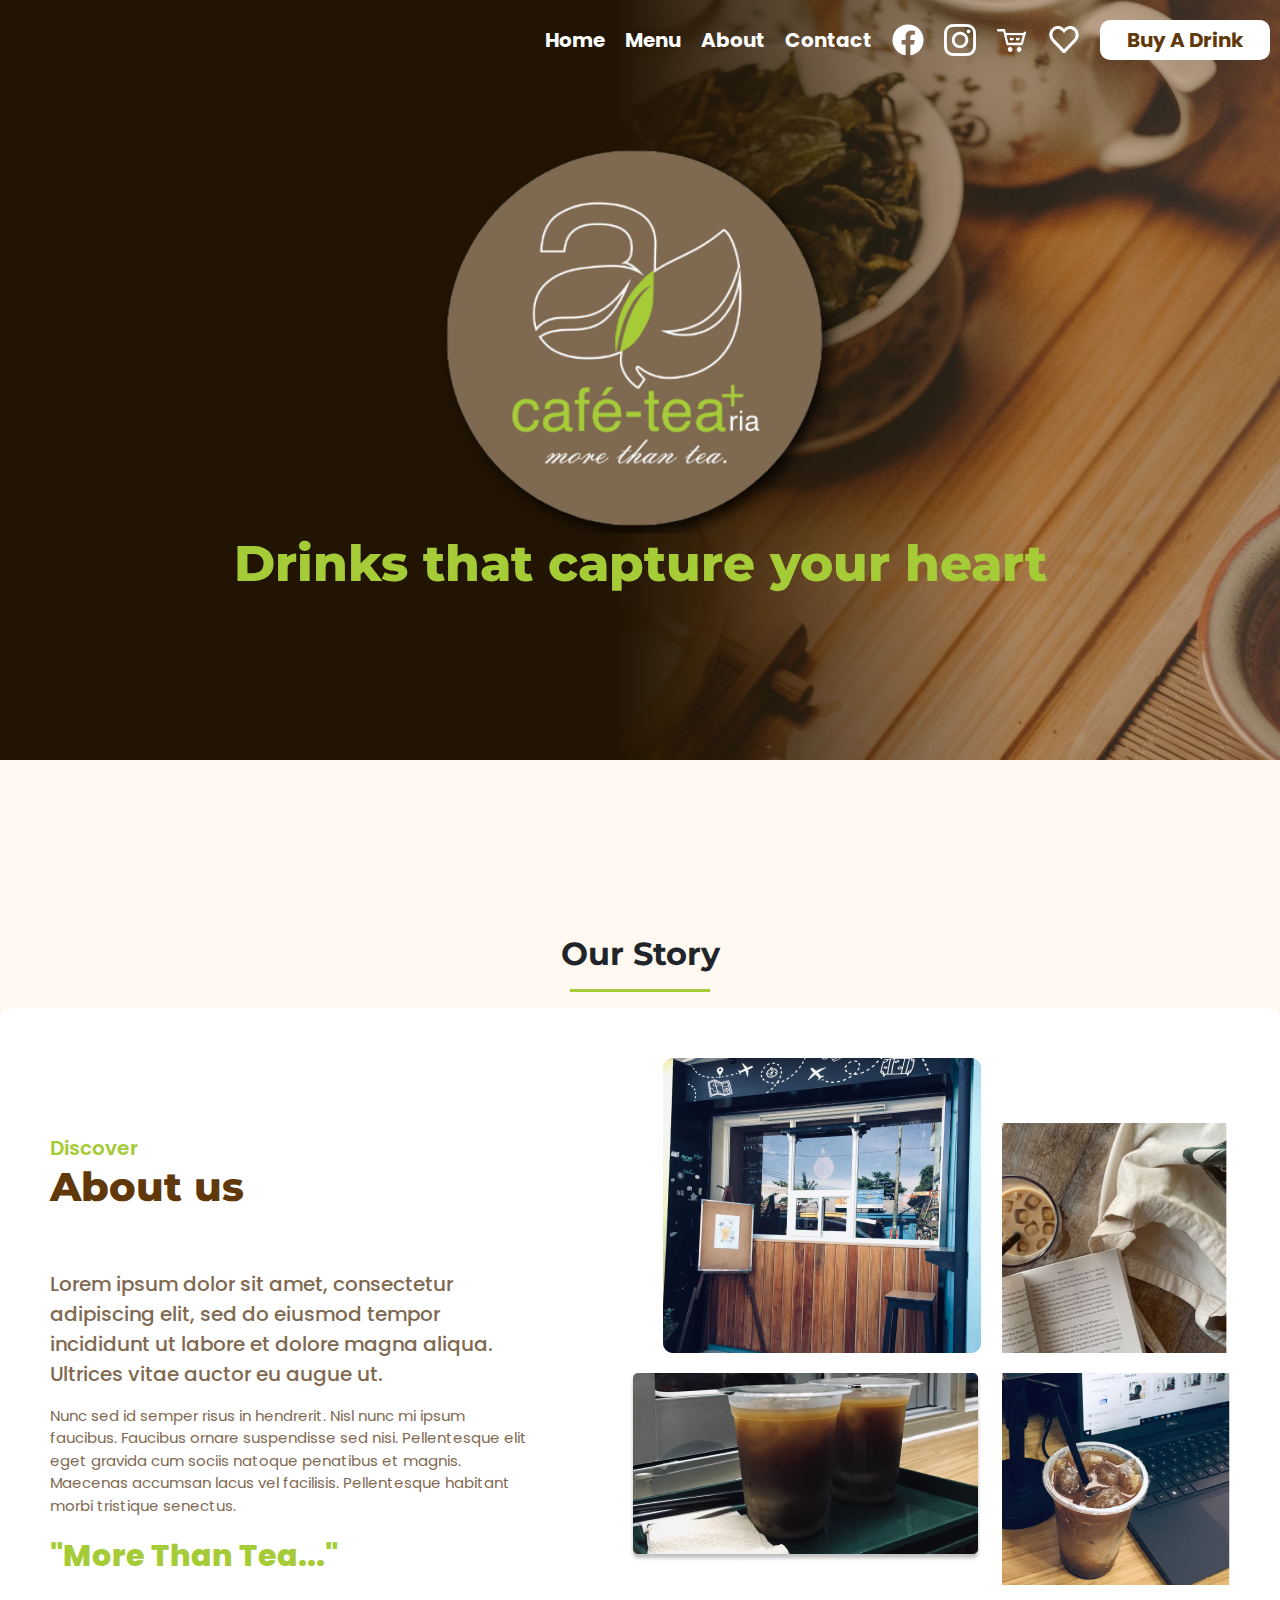
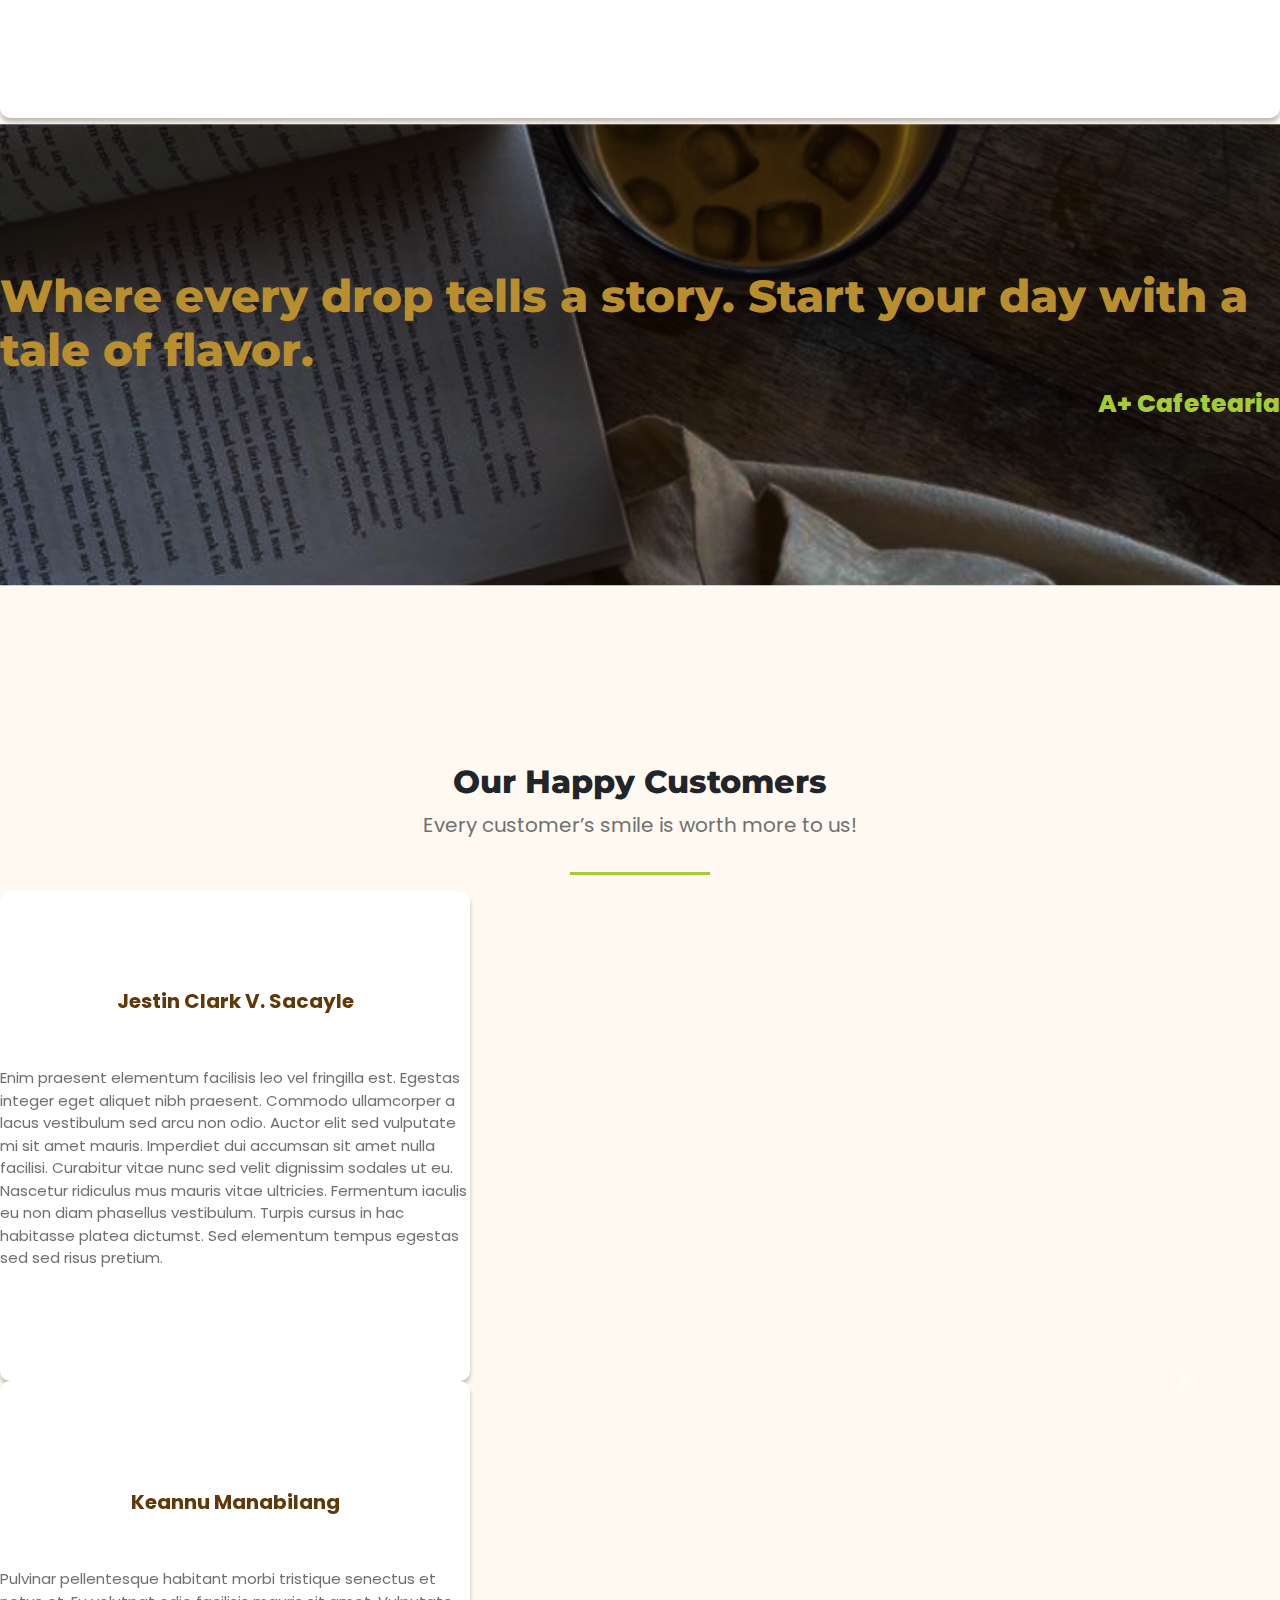
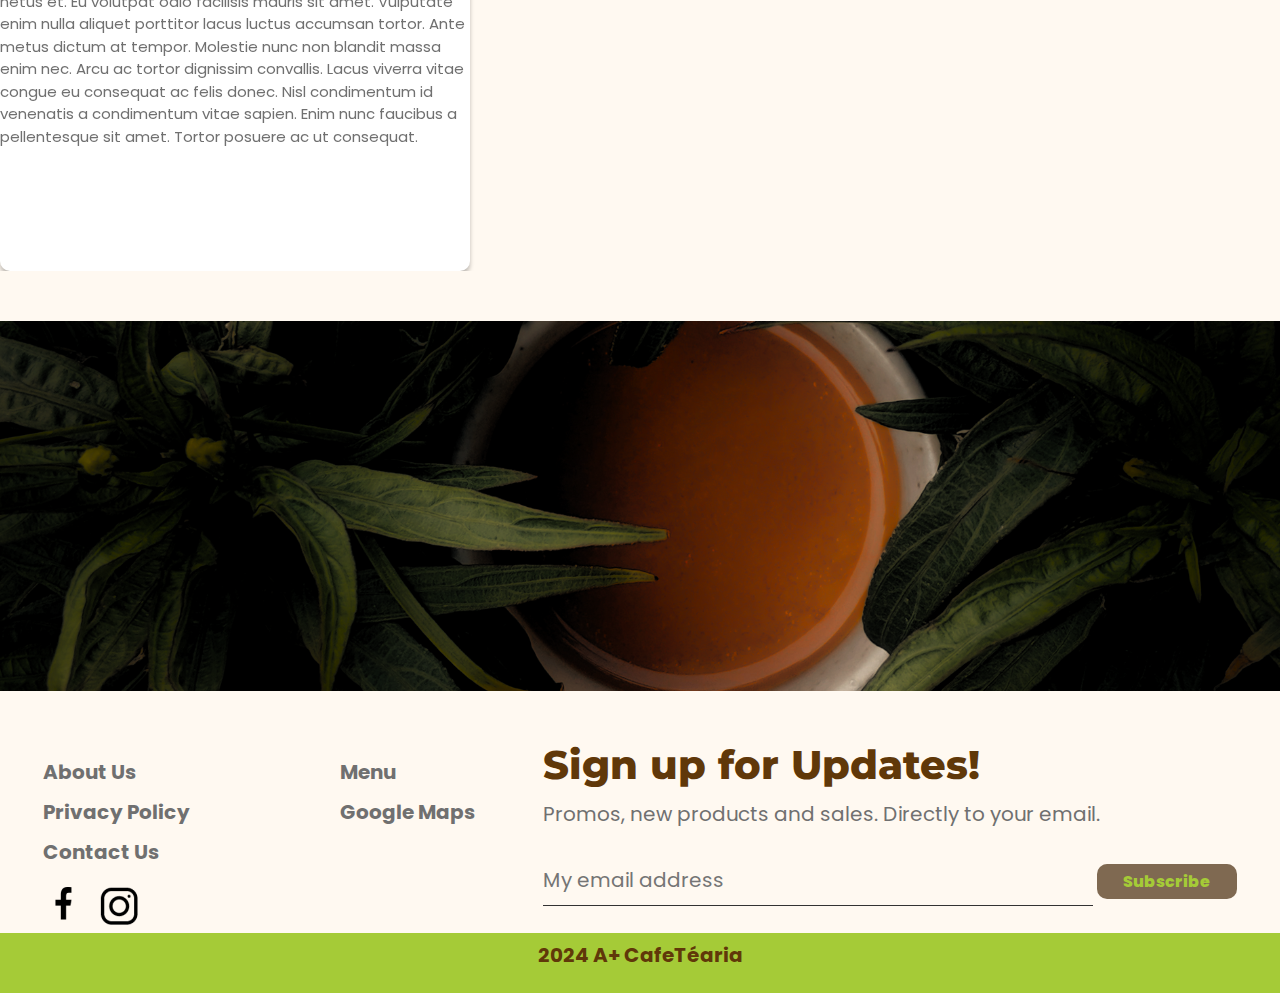
==== about.html @ 4793a625 "Add files via upload" ====
<!DOCTYPE html>
<html lang="en">
<head>
    <meta charset="UTF-8">
    <meta name="viewport" content="width=device-width, initial-scale=1.0">
    <link rel="stylesheet" href="https://cdn.jsdelivr.net/npm/bootstrap@4.0.0/dist/css/bootstrap.min.css" integrity="sha384-Gn5384xqQ1aoWXA+058RXPxPg6fy4IWvTNh0E263XmFcJlSAwiGgFAW/dAiS6JXm" crossorigin="anonymous">
    <link rel="stylesheet" href="css/style-general.css">
    <link rel="stylesheet" href="css/style-about.css">
    <link rel="icon" type="image/png" href="img/img-general/website-logo.png">
    <title>A+ CafeTéaria</title>
</head>
<body>

    <main>
        <section class = "header-container">
            <!--NAVIGATION-->
            <header>
                <nav class = "navigation">
                    <a href="index.html">Home</a>
                    <a href="menu.html">Menu</a>
                    <a href="about.html" class ="nav-active">About</a>
                    <a href="contact.html">Contact</a>
                    <a href="https://www.facebook.com/profile.php?id=100093424466600"><img src="img/img-general/facebook-logo.png"></a>
                    <a href="#"><img src="img/img-general/instagram-logo.png"></a>
                    <a href="#"><img src="img/img-general/cart-logo.png"></a>
                    <a href="#"><img src="img/img-general/heart-logo.png"></a>
                    <a href="#"><button>Buy A Drink</button></a>
                </nav>
                <button class="hamburger-menu">
                    <div class="hamburger-bar"></div>
                </button>
            </header>

            <!--MOBILE NAVIGATION-->
            <nav class="mobile-nav">
                <a href="index.html" class ="nav-active">Home</a>
                <a href="menu.html">Menu</a>
                <a href="about.html">About</a>
                <a href="contact.html">Contact</a>
                <a href="https://www.facebook.com/profile.php?id=100093424466600"><img src="img/img-general/facebook-logo.png"></a>
                <a href="#"><img src="img/img-general/instagram-logo.png"></a>
                <a href="#"><img src="img/img-general/cart-logo.png"></a>
                <a href="#"><img src="img/img-general/heart-logo.png"></a>
                <a href="#"><button>Buy A Drink</button></a>
            </nav>
            
            <!--HERO BANNER-->
            <div class = "hero-container">
                <div class = "website-logo">
                    <img src="img/img-general/website-logo.png">
                </div>
                <h1 id="banner-text">Drinks that capture your heart</h1>
            </div>
        </section>

        <!--OUR STORY CONTAINER-->
        <section class="our-story-container">
            <div class="content-header">
                <h1 class="content-title" id="our-story-title">Our Story</h1>
                <hr>
            </div>

            <div class="our-story-content">
                <div class="our-story-cell article">
                    <div class="our-story-article-title">
                        <p id="our-story-article-subtitle">Discover</p>
                        <h1 id="our-story-article-title">About us</h1>
                    </div>
                    <div class="our-story-article-content">
                        <p id="our-story-main-article">Lorem ipsum dolor sit amet, consectetur adipiscing elit, sed do eiusmod tempor incididunt ut labore et dolore magna aliqua. Ultrices vitae auctor eu augue ut. </p>
                        <p id="our-story-sub-article">Nunc sed id semper risus in hendrerit. Nisl nunc mi ipsum faucibus. Faucibus ornare suspendisse sed nisi. Pellentesque elit eget gravida cum sociis natoque penatibus et magnis. Maecenas accumsan lacus vel facilisis. Pellentesque habitant morbi tristique senectus.</p>
                    </div>
                    <div class="our-story-catchphrase">
                        <p id="catchphrase">"More Than Tea..."</p>
                    </div>
                </div>
                
                <div class="our-story-cell image">
                    <img id="our-story-image-one" src ="img/img-about/our-story-image-one.png">
                    <img id="our-story-image-two" src ="img/img-about/our-story-image-two.png">
                    <img id="our-story-image-three" src ="img/img-about/our-story-image-three.png">
                    <img src ="img/img-about/our-story-image-four.png">
                </div>
            </div>
        </section>

        <!--ABOUT US BREAKER IMAGE-->
        <div class="breaker-image">
            <h1 class="breaker-image-title">Where every drop tells a story. Start your day with a tale of flavor.</h1>
            <p class="breaker-image-subtitle">A+ Cafetearia</p>
        </div>

        <!--CUSTOMER CAROUSEL-->
        <div class="customer-carousel-container">
            <div class="content-header">
                <h1 id = "carousel-title" class="content-title">Our Happy Customers</h1>
                <p id="carousel-description"class="content-subtitle">Every customer’s smile is worth more to us!</p>
                <hr>
            </div>

            <div id="carouselExampleControls" class="carousel slide" data-ride="carousel">
                <div class="carousel-inner">
                  <div class="carousel-item active">
                    <div class = "customer-carousel-content">
                        <p class="customer-name">Jestin Clark V. Sacayle</p>
                        <hr>
                        <p class="customer-comment">Enim praesent elementum facilisis leo vel fringilla est. Egestas integer eget aliquet nibh praesent. Commodo ullamcorper a lacus vestibulum sed arcu non odio. Auctor elit sed vulputate mi sit amet mauris. Imperdiet dui accumsan sit amet nulla facilisi. Curabitur vitae nunc sed velit dignissim sodales ut eu. Nascetur ridiculus mus mauris vitae ultricies. Fermentum iaculis eu non diam phasellus vestibulum. Turpis cursus in hac habitasse platea dictumst. Sed elementum tempus egestas sed sed risus pretium.</p>
                    </div>
                  </div>
                  <div class="carousel-item active">
                    <div class = "customer-carousel-content">
                        <p class="customer-name">Keannu Manabilang</p>
                        <hr>
                        <p class="customer-comment">Pulvinar pellentesque habitant morbi tristique senectus et netus et. Eu volutpat odio facilisis mauris sit amet. Vulputate enim nulla aliquet porttitor lacus luctus accumsan tortor. Ante metus dictum at tempor. Molestie nunc non blandit massa enim nec. Arcu ac tortor dignissim convallis. Lacus viverra vitae congue eu consequat ac felis donec. Nisl condimentum id venenatis a condimentum vitae sapien. Enim nunc faucibus a pellentesque sit amet. Tortor posuere ac ut consequat.</p>
                    </div>
                  </div>
                  <div class="carousel-item">
                    <div class = "customer-carousel-content">
                        <p class="customer-name">Ijay Jaculbe</p>
                        <hr>
                        <p class="customer-comment">Enim praesent elementum facilisis leo vel fringilla est. Egestas integer eget aliquet nibh praesent. Commodo ullamcorper a lacus vestibulum sed arcu non odio. Auctor elit sed vulputate mi sit amet mauris. Imperdiet dui accumsan sit amet nulla facilisi. Curabitur vitae nunc sed velit dignissim sodales ut eu. Nascetur ridiculus mus mauris vitae ultricies. Fermentum iaculis eu non diam phasellus vestibulum. Turpis cursus in hac habitasse platea dictumst. Sed elementum tempus egestas sed sed risus pretium.</p>
                    </div>
                  </div>
                </div>
                <a class="carousel-control-prev" href="#carouselExampleControls" role="button" data-slide="prev">
                  <span class="carousel-control-prev-icon" aria-hidden="true"></span>
                  <span class="sr-only"><</span>
                </a>
                <a class="carousel-control-next" href="#carouselExampleControls" role="button" data-slide="next">
                  <span class="carousel-control-next-icon" aria-hidden="true"></span>
                  <span class="sr-only">></span>
                </a>
              </div>
        </div>
    </main>

    <!--FOOTER-->
    <section class="footer-breaker">
        <img src="img/img-general/footer.png">
    </section>
    <footer>
        <section class = "footer-container">
            <div class = "footer-nav-container">
                <div class="footer-nav-one">
                    <div class = "footer-nav-one-left">
                        <a href="" class="footer-nav-links">About Us</a>
                        <a href="#" class="footer-nav-links">Privacy Policy</a>
                        <a href="" class="footer-nav-links">Contact Us</a>
                    </div>
                    <div class="footer-nav-one-right">
                        <a href="" class="footer-nav-links">Menu</a>
                        <a href="" class="footer-nav-links">Google Maps</a>
                    </div>
                </div>
                
                <div class="footer-nav-social">
                    <a href="https://www.facebook.com/profile.php?id=100093424466600" class="footer-image-link"><img src="img/img-general/fb-footer.png"></a>
                    <a href="" class="footer-image-link"><img src="img/img-general/ig-footer.png"></a>
                </div>
            </div>
            
            <div class="footer-nav-container">
                <h1 id="subscribe-title">Sign up for Updates!</h1>
                <p id="subscribe-subtitle">Promos, new products and sales. Directly to your email.</p>
                <div class="footer-subscribe-email">
                    <form id = "footer-form">
                        <input type="text" placeholder="My email address">
                        <input type="button" value="Subscribe">
                    </form>
                </div>
            </div>
        </section>

        <section class="footer-copyright">
            <p id="copyright-text">2024 A+ CafeTéaria</p>
        </section>
    </footer>

    <script src="https://code.jquery.com/jquery-3.2.1.slim.min.js" integrity="sha384-KJ3o2DKtIkvYIK3UENzmM7KCkRr/rE9/Qpg6aAZGJwFDMVNA/GpGFF93hXpG5KkN" crossorigin="anonymous"></script>
    <script src="https://cdn.jsdelivr.net/npm/popper.js@1.12.9/dist/umd/popper.min.js" integrity="sha384-ApNbgh9B+Y1QKtv3Rn7W3mgPxhU9K/ScQsAP7hUibX39j7fakFPskvXusvfa0b4Q" crossorigin="anonymous"></script>
    <script src="https://cdn.jsdelivr.net/npm/bootstrap@4.0.0/dist/js/bootstrap.min.js" integrity="sha384-JZR6Spejh4U02d8jOt6vLEHfe/JQGiRRSQQxSfFWpi1MquVdAyjUar5+76PVCmYl" crossorigin="anonymous"></script>

    <script src="js/hamburger.js"></script>
</body>
</html>
---- css/style-general.css ----
@import url('https://fonts.googleapis.com/css2?family=Montserrat:wght@600;800&family=Poppins:wght@400;500;700&display=swap');


*{
    padding:0;
    margin:0;
}
:root{
    --color-brown: #603809;
    --color-light-brown: #B88E2F;
    --color-coffee: #7F6951;
    --color-leaf: #A5CB37;
    --color-white: #FFFFFF;
    --color-white-two: #FFF9F1;
    --color-black: #333;
    --color-grey: #707070;
    --color-light-grey:#666;
}

body{
    padding:0;
    margin:0;
    background:var(--color-white-two);
}

p, a{
    font-family:'Poppins';
    font-size:20px;
    font-weight:400;
}

h1{
    font-family:'Montserrat';
    font-weight:700;
}

hr{
    background-color:var(--color-leaf);
    height:3px;
    border:none;
}

button{
    border:none;
    cursor:pointer;
    font-family:'Poppins';
    font-size:20px;
    border-radius:10px;
}

img{
    object-fit:cover;
    pointer-events:none;
}

li{
    list-style: none;
}


/*NAVIGATION DESIGN*/

.navigation{
    position:absolute;
    top:0;
    right:0;
    display:flex;
    align-items: center;
    justify-content: center;
    padding-top:20px;
    z-index: 10;
}

.navigation a{
    padding: 0px 10px;
    color:var(--color-white);
    font-weight: 700;
    text-decoration:none;
    transition:0.4s;
}

.navigation button{
    width:170px;
    height:40px;
    color:var(--color-brown);
    background:var(--color-white);
    font-weight:700;
    transition:0.4s;
}

.navigation button:hover{
    background:var(--color-leaf);
    color:var(--color-white);
}

.nav-active a, .navigation a:hover{
    color:var(--color-leaf);
}

.hamburger-menu{
    position:absolute;
    display:none;
    top:0;
    right:0;
    margin-top:30px;
    margin-right:40px;
    width:35px;
    cursor:pointer;
    appearance: none;
    background: none;
    outline: none;
    border:none;
    z-index:10;
}

.hamburger-menu .hamburger-bar, .hamburger-menu:before, .hamburger-menu:after{
    content:'';
    display: none;
    width:100%;
    height:5px;
    background-color: var(--color-white);
    margin:6px 0px;
    transition:0.4s;
}

.hamburger-menu.is-active:before{
    transform:rotate(-45deg) translate(-8px, 6px);
}

.hamburger-menu.is-active:after{
    transform:rotate(45deg) translate(-9px, -8px);
}

.hamburger-menu.is-active .hamburger-bar{
    opacity: 0;
}

.mobile-nav{
    display: block;
    position: fixed;
    top: 0;
    left: 100%;
    width: 100%;
    min-height: 100vh;
    background-color:var(--color-coffee);
    padding-top: 120px;
    z-index:9;
}

.mobile-nav a{
    display: block;
    margin:0 auto 16px;
    text-align: center;
    margin-bottom:16px;
    width: fit-content;
    padding:12px 16px;
    transition: 0.4s;
    color:var(--color-leaf);
    font-weight: 800;
    text-decoration: none;
}

.mobile-nav a:hover{
    color:var(--color-white);
}

.mobile-nav button{
    width: 170px;
    height: 40px;
    color: var(--color-brown);
    background: var(--color-white);
    font-weight: 700;
    transition:0.4s;
}

.mobile-nav button:hover{
    background:var(--color-leaf);
}

.mobile-nav.is-active{
    left:0;
}

.mobile-image-icons{
    display: flex;
    width:125px;
}

/*HERO DESIGN*/


.hero-container{
    background-image:url("../img/img-general/hero-banner.png");
    background-size:cover;
    background-repeat:no-repeat;
    height:760px;
    width:100%;
    display:flex;
    align-items: center;
    justify-content: center;
    position: relative;
}

.hero-container::before{
    position:absolute;
    content:'';
    top:0;
    left:0;
    width:100%;
    height:100%;
    background: linear-gradient(90deg, #221403 47.97%, rgba(96, 56, 9, 0.30) 80.2%, rgba(127, 105, 81, 0.45) 124.06%); 
}

.website-logo{
    flex:1;
    display: flex;
    align-items: center;
    justify-content: center;
}

.website-logo img{
    position:relative;
    max-width: 100%;
    height: auto;
    max-height: 500px;
}

#banner-text{
    flex:1;
    position:relative;
    color:var(--color-leaf);
    font-size:50px;
    font-weight:800;
    text-align:center;
}


/*CONTENT HEADER*/


.content-header{
    display:flex;
    flex-direction: column;
    justify-content: center;
    align-items: center;
    padding-top:175px;
}

.content-title{
    font-size:32px;
    text-align: center;
}

.content-description{
    color:var(--color-light-grey);
    text-align: center;
}

.content-header hr{
    width:140px;
}


/*FOOTER DESIGN*/


.footer-breaker{
    display:flex;
    align-items: center;
    justify-content: center;
    padding-top:50px;
}

.footer-breaker img{
    width:100%;
    height:370px;
    max-height:370px;
}

.footer-container{
    display:flex;
    align-items: baseline;
    justify-content: space-evenly;
    gap:25px;
    padding-top:50px;
    width: 100% !important;
}

.footer-nav-container{
    display: flex;
    flex-direction: column;
    align-items:flex-start;
    justify-content: center;
    gap:10px;
}

.footer-nav-one{
    display:flex;
    justify-content: space-evenly;
    gap:150px;
}

.footer-nav-one-left{
    display:flex;
    flex-direction: column;
    align-items: flex-start;
    justify-content: flex-start;
    gap:10px;
}

.footer-nav-one-right{
    display:flex;
    flex-direction: column;
    align-items: flex-start;
    justify-content: flex-start;
    gap:10px;
}

.footer-nav-links{
    font-weight: 700;
    color:var(--color-grey);
}

.footer-nav-links:hover{
    color:var(--color-light-grey);
}

#subscribe-title{
    font-size: 40px;
    font-weight: 800;
    color:var(--color-brown);
    margin-bottom:0;
}

#subscribe-subtitle{
    font-size: 20px;
    font-weight: 400;
    color:var(--color-grey);
    margin-top:0;
}

#footer-form input[type="text"]{
    background:none;
    border:none;
    color:var(--color-grey);
    font-family: 'Poppins';
    width:550px;
    font-size: 20px;
    padding-top: 10px;
    padding-bottom: 10px;
    border-bottom:1px solid var(--color-black);
}

#footer-form input[type="text"]:focus{
    outline:2px solid var(--color-coffee);
}

#footer-form input[type="button"]{
    border:none;
    border-radius: 10px;
    width:140px;
    height:35px;
    background: var(--color-coffee);
    color:var(--color-leaf);
    font-family: 'Poppins';
    font-size: 16px;
    font-weight: 800;
    cursor: pointer;
}

#footer-form input[type="button"]:hover{
    background:var(--color-leaf);
    color:var(--color-white);
}

.footer-copyright{
    display: flex;
    align-items: center;
    justify-content: center;
    height: 60px;
    background:var(--color-leaf);
}

#copyright-text{
    color:var(--color-brown);
    font-weight: 700;
}


/*MEDIA QUERY*/


@media(max-width:1536px){
    /*HERO DESIGN*/
    .website-logo img{
        max-width:80%;
    }
}

@media(max-width:1280px){
    /*HERO DESIGN*/
    .hero-container{
        flex-direction: column;
        padding-top: 150px;
    }

    .website-logo img{
        max-width:80%;
    }
}

@media(max-width:1024px){
    .footer-container{
        flex-direction: column;
    }

    .navigation{
        display:none;
    }

    .hamburger-menu{
        display: block;
    }

    .hamburger-menu .hamburger-bar, .hamburger-menu:before, .hamburger-menu:after{
        display: block;
    }
}

@media(max-width: 768px){

}

@media(max-width: 640px){

}

@media(max-width:475px){

}
---- css/style-about.css ----
@import url('css/style_general.css');


/*OUR STORY DESIGN*/


#our-story-title{
    font-size: 32px;
    margin-bottom: 0;
}

.our-story-content{
    background: var(--color-white);
    border-radius:10px;
    box-shadow: 0px 4px 4px 0px rgba(0, 0, 0, 0.25); 
    padding:50px;
    display: flex;
    gap:100px;
}

.our-story-cell.article{
    flex:1;
    display:flex;
    flex-direction: column;
    justify-content: center;
}

.our-story-cell.image{
    flex:1;
    display:grid;
    grid-template-columns: repeat(2, 1fr);
    grid-template-rows: repeat(2, 1fr);
    grid-gap:20px;
}

#our-story-article-title{
    color:var(--color-brown);
    font-size: 40px;
    font-weight: 800;
    margin-top: 0;
}

#our-story-article-subtitle{
    color:var(--color-leaf);
    font-weight: 600;
    margin-bottom: 0;
}

.our-story-article-content{
    margin-top:50px;
}

#our-story-main-article{
    color:var(--color-coffee);
    font-weight: 500;
}

#our-story-sub-article{
    font-size: 15px;
    color:var(--color-coffee);
    font-weight: 400;
}

#catchphrase{
    color:var(--color-leaf);
    font-size: 30px;
    font-weight: 800;
}

#our-story-image-one{
    justify-self: flex-end;
}

#our-story-image-two{
    align-self: flex-end;
    justify-self: flex-start;
}

#our-story-image-three{
    align-self: flex-start;
    justify-self: flex-end;
}


/*BREAKER IMAGE DESIGN*/


.breaker-image{
    background:url("../img/img-about/about-quote-image.png");
    background-repeat: no-repeat;
    background-size: cover;
    width:100%;
    height:470px;
    display:flex;
    flex-direction: column;
    justify-content: center;
    align-items:flex-end;
}

.breaker-image-title{
    font-size: 45px;
    font-weight: 800;
    color:var(--color-light-brown);
}

.breaker-image-subtitle{
    font-size: 25px;
    font-weight: 800;
    color:var(--color-leaf);
}


/*CUSTOMER CAROUSEL DESIGN*/


#carousel-title{
    font-size: 32px;
    font-weight: 800;
}

#carousel-description{
    color:var(--color-grey);
}

.customer-carousel-content{
    display: flex;
    flex-direction: column;
    justify-content: center;
    align-items: center;
    background:white;
    width:470px;
    height:490px;
    border-radius:10px;
    box-shadow: 0px 4px 4px 0px rgba(0, 0, 0, 0.25); 
}

.customer-name{
    color:var(--color-brown);
    font-weight: 700;
}

.customer-comment{
    font-size: 15px;
    color:var(--color-grey);
}

.carousel-inner .carousel-item-right.active,
.carousel-inner .carousel-item-next {
  transform: translateX(33.33%);
}

.carousel-inner .carousel-item-left.active, 
.carousel-inner .carousel-item-prev {
  transform: translateX(-33.33%)
}
  
.carousel-inner .carousel-item-right,
.carousel-inner .carousel-item-left{ 
  transform: translateX(0);
}
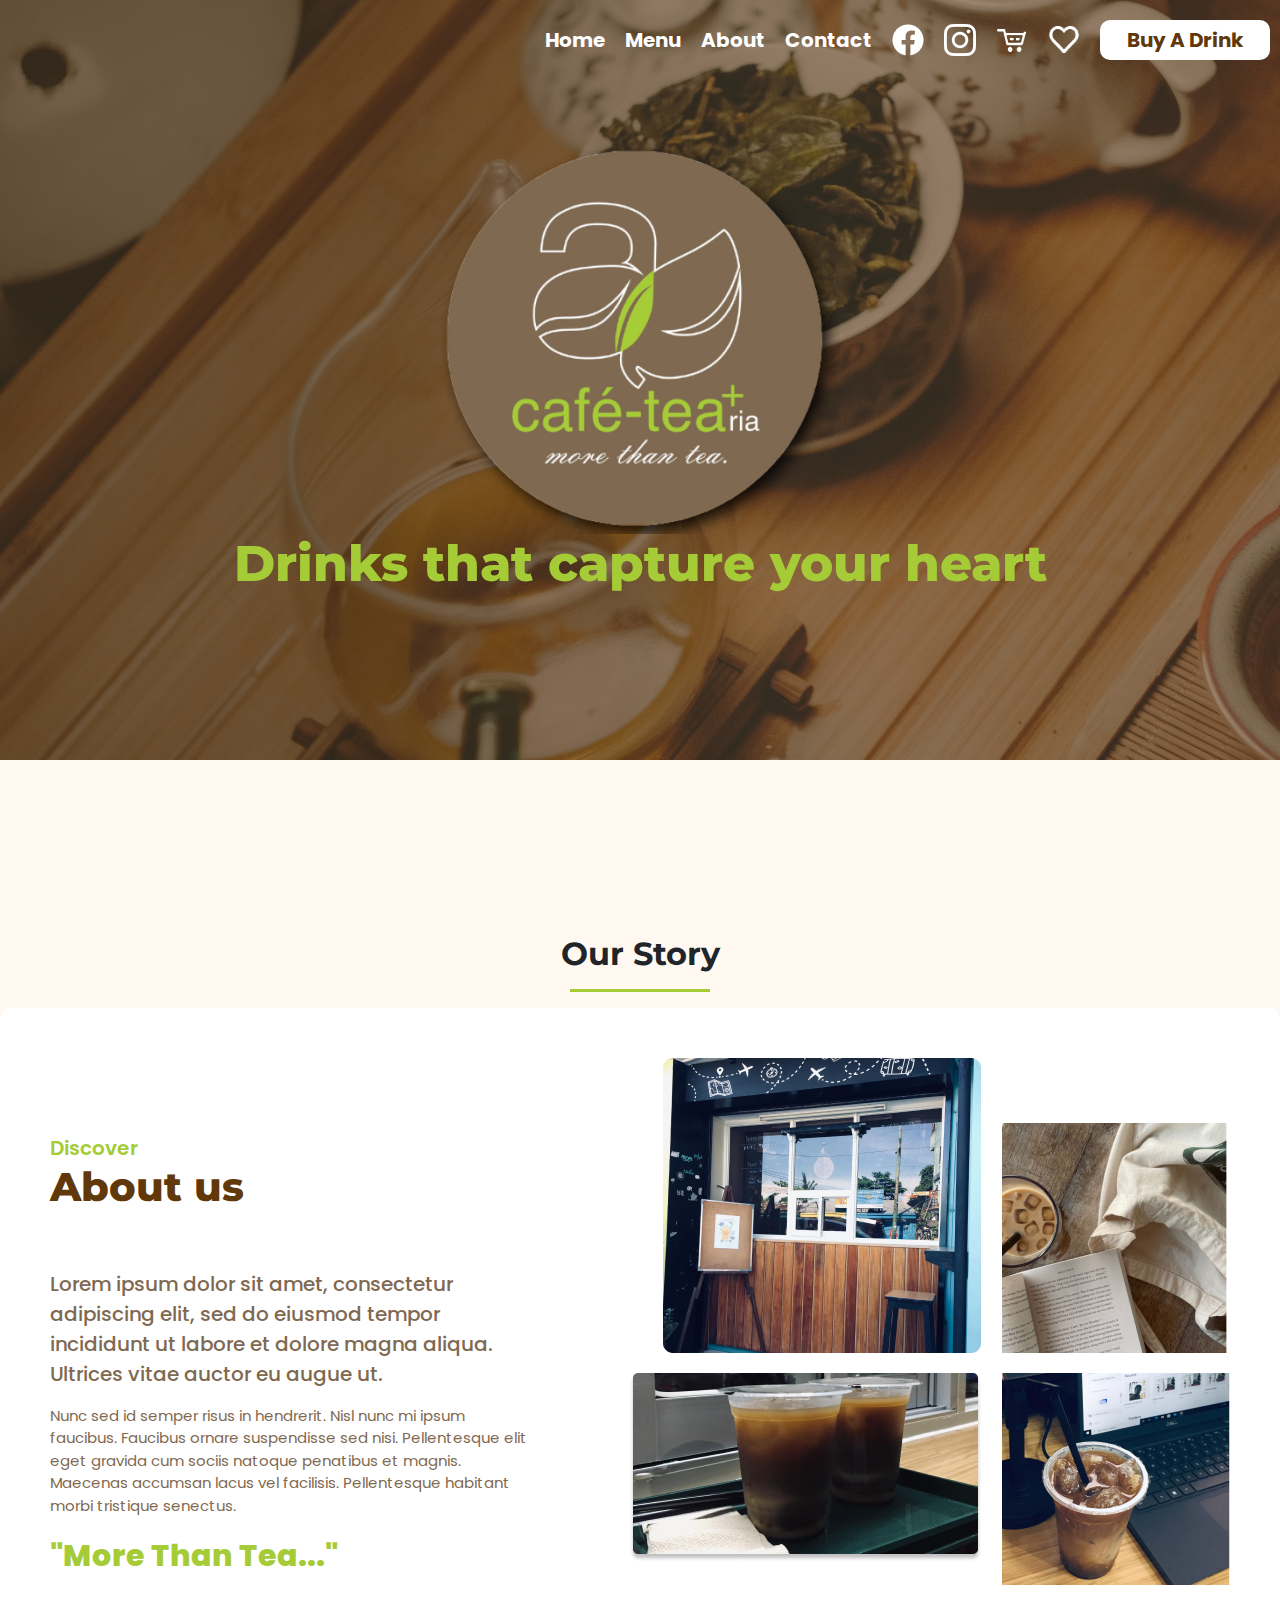
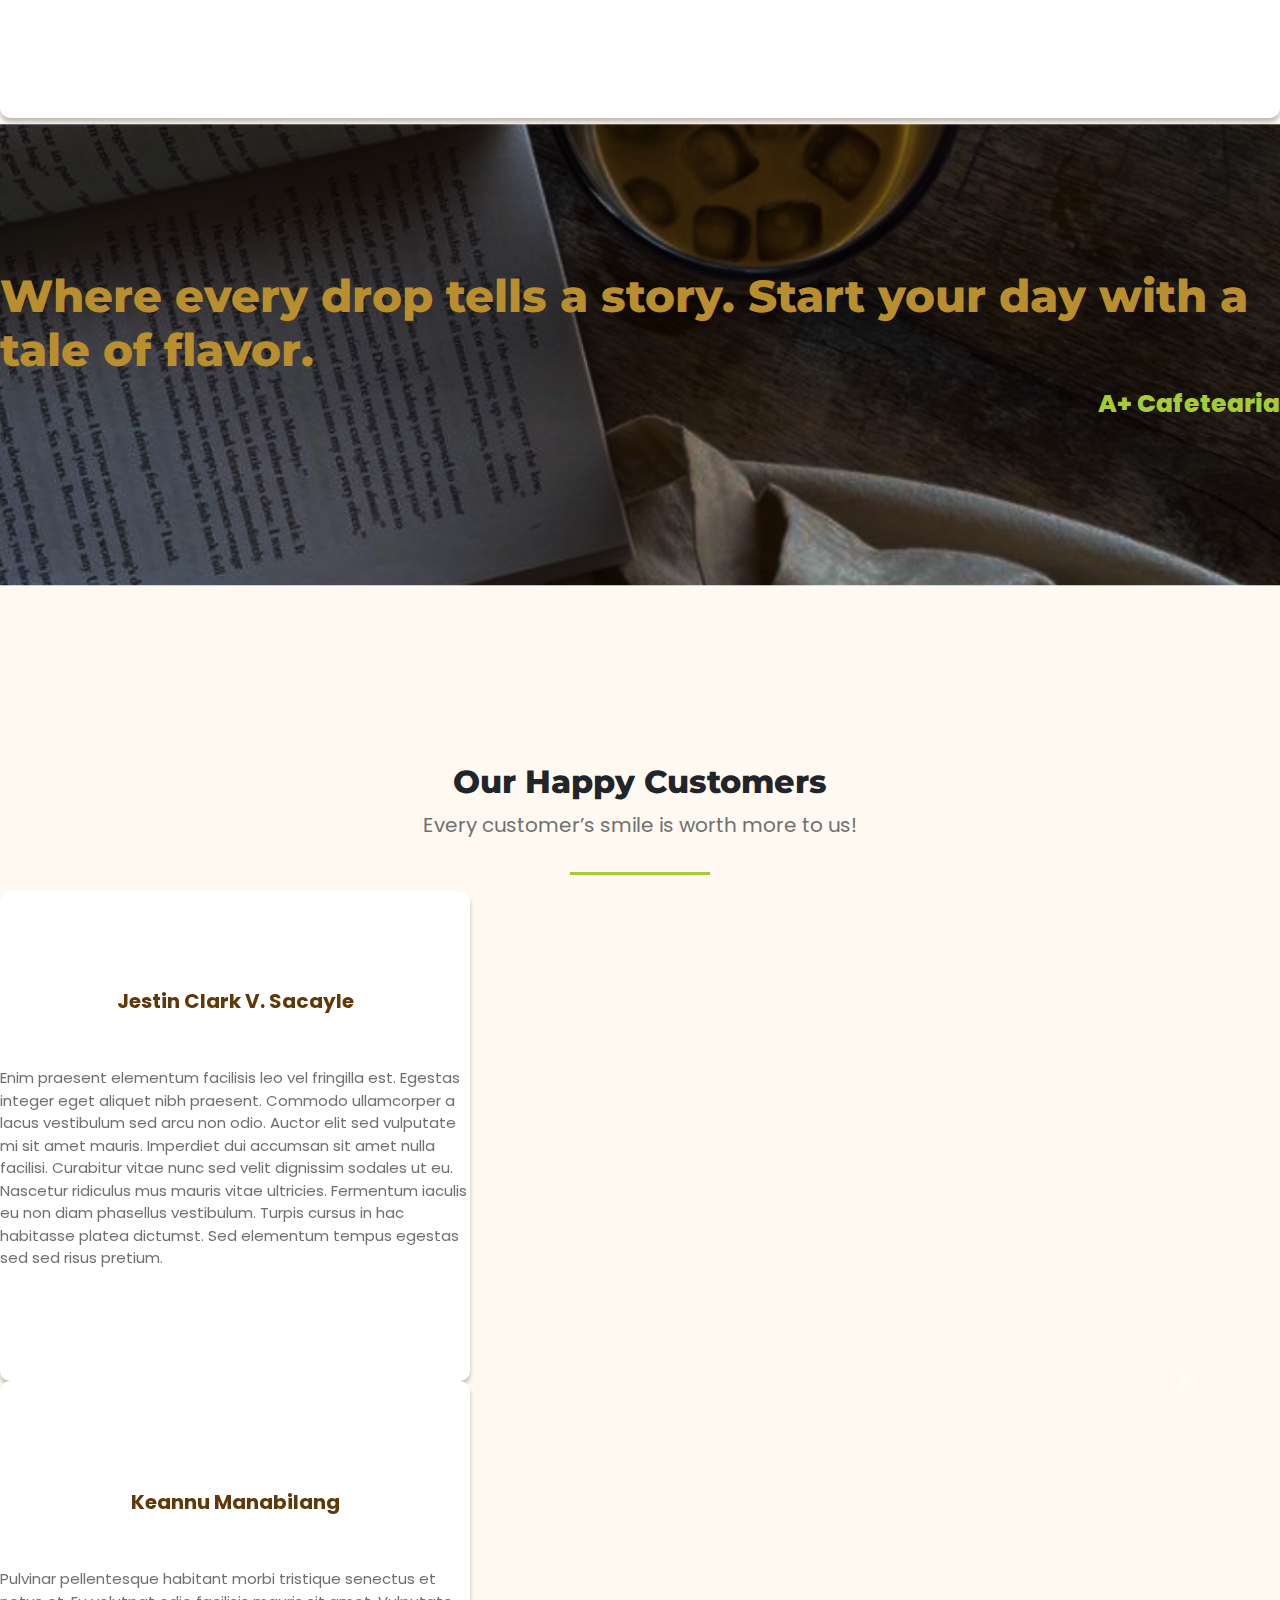
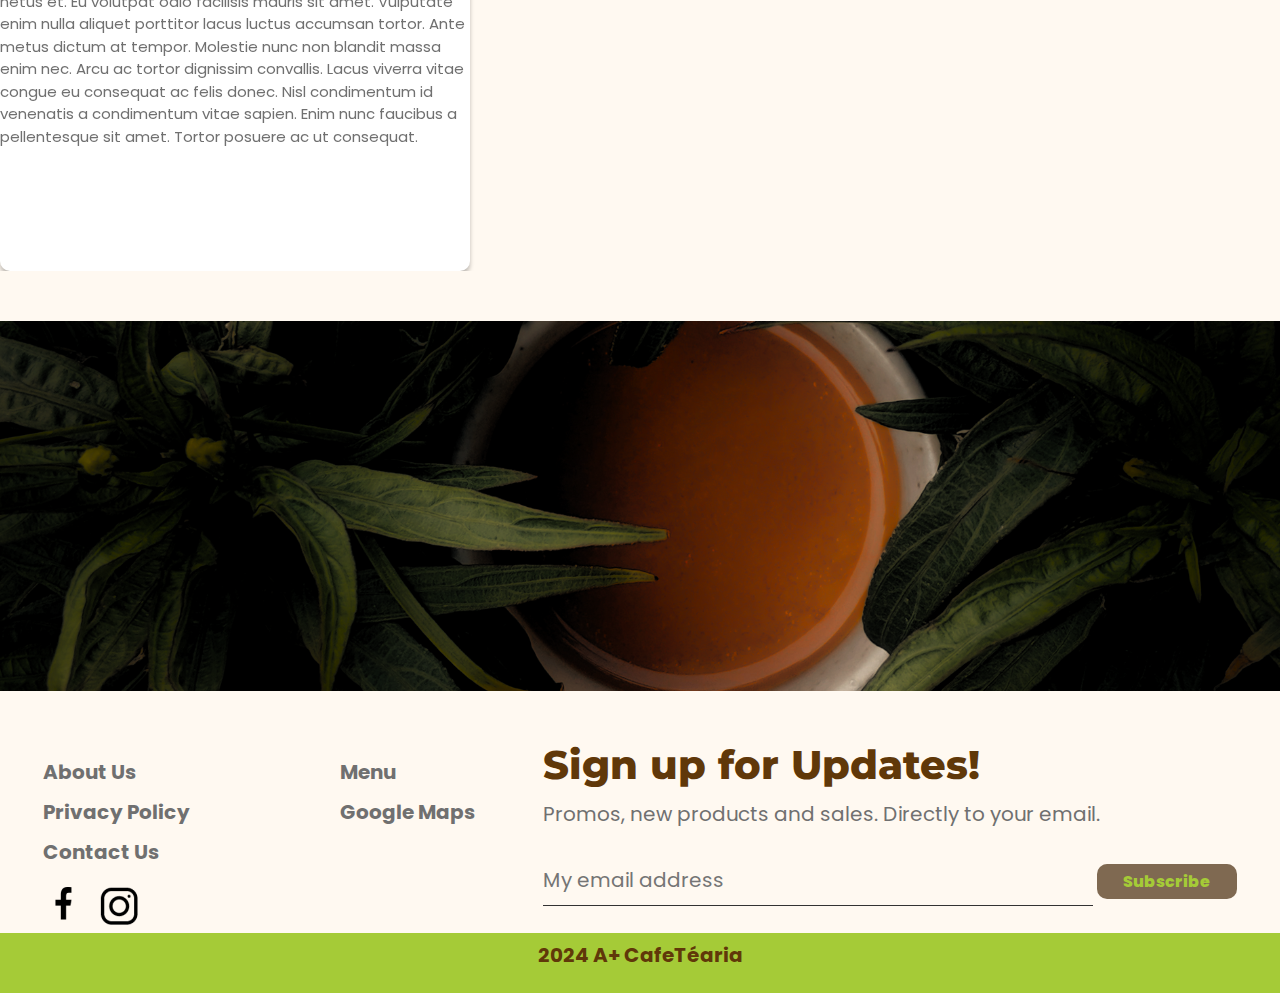
==== commit a2ce0040: "Add files via upload" ====
--- a/about.html
+++ b/about.html
@@ -16,9 +16,9 @@
             <!--NAVIGATION-->
             <header>
                 <nav class = "navigation">
-                    <a href="index.html">Home</a>
+                    <a href="index.html" class ="nav-active">Home</a>
                     <a href="menu.html">Menu</a>
-                    <a href="about.html" class ="nav-active">About</a>
+                    <a href="about.html">About</a>
                     <a href="contact.html">Contact</a>
                     <a href="https://www.facebook.com/profile.php?id=100093424466600"><img src="img/img-general/facebook-logo.png"></a>
                     <a href="#"><img src="img/img-general/instagram-logo.png"></a>
@@ -37,10 +37,12 @@
                 <a href="menu.html">Menu</a>
                 <a href="about.html">About</a>
                 <a href="contact.html">Contact</a>
-                <a href="https://www.facebook.com/profile.php?id=100093424466600"><img src="img/img-general/facebook-logo.png"></a>
-                <a href="#"><img src="img/img-general/instagram-logo.png"></a>
-                <a href="#"><img src="img/img-general/cart-logo.png"></a>
-                <a href="#"><img src="img/img-general/heart-logo.png"></a>
+                <div class="mobile-image-icons">
+                    <a href="https://www.facebook.com/profile.php?id=100093424466600"><img src="img/img-general/facebook-logo.png"></a>
+                    <a href="#"><img src="img/img-general/instagram-logo.png"></a>
+                    <a href="#"><img src="img/img-general/cart-logo.png"></a>
+                    <a href="#"><img src="img/img-general/heart-logo.png"></a>
+                </div>
                 <a href="#"><button>Buy A Drink</button></a>
             </nav>
             
@@ -149,7 +151,7 @@
                     </div>
                     <div class="footer-nav-one-right">
                         <a href="" class="footer-nav-links">Menu</a>
-                        <a href="" class="footer-nav-links">Google Maps</a>
+                        <a href="https://www.google.com/maps/place/blk+8+lot,+25+Sampaguita+St,+Taguig,+Metro+Manila/@14.5455801,121.0610487,21z/data=!4m6!3m5!1s0x3397c8923c01fabf:0x66b533c36c822b7e!8m2!3d14.5456116!4d121.0611026!16s%2Fg%2F11rg66_l_p?entry=ttu" class="footer-nav-links">Google Maps</a>
                     </div>
                 </div>
                 
--- a/css/style-general.css
+++ b/css/style-general.css
@@ -183,7 +183,13 @@
 
 .mobile-image-icons{
     display: flex;
-    width:125px;
+    width:100%;
+    align-items: center;
+    justify-content: center;
+}
+
+.no-scroll{
+    overflow:hidden;
 }
 
 /*HERO DESIGN*/
@@ -319,10 +325,12 @@
 .footer-nav-links{
     font-weight: 700;
     color:var(--color-grey);
+    transition:0.4s;
 }
 
 .footer-nav-links:hover{
-    color:var(--color-light-grey);
+    color:var(--color-light-brown);
+    text-decoration:none;
 }
 
 #subscribe-title{
@@ -366,6 +374,7 @@
     font-size: 16px;
     font-weight: 800;
     cursor: pointer;
+    transition:0.4s;
 }
 
 #footer-form input[type="button"]:hover{
@@ -404,6 +413,10 @@
         padding-top: 150px;
     }
 
+    .hero-container::before{
+        background: linear-gradient(90deg, rgba(67, 46, 22, 0.67) 29.97%, rgba(82, 58, 31, 0.54) 59.47%, rgba(81, 55, 27, 0.55) 99.91%);
+    }
+
     .website-logo img{
         max-width:80%;
     }
@@ -412,6 +425,37 @@
 @media(max-width:1024px){
     .footer-container{
         flex-direction: column;
+        align-items: center;
+    }
+
+    .footer-nav-container{
+        align-items: center;
+    }
+
+    .footer-nav-one{
+        flex-direction: column;
+        gap:10px;
+    }
+
+    .footer-nav-one-left{
+        align-items: center;
+    }
+
+    .footer-nav-one-right{
+        align-items: center;
+    }
+
+    .footer-nav-social{
+        display: flex;
+        gap:20px;
+    }
+
+    #footer-form{
+        display: flex;
+        flex-direction: column;
+        align-items: center;
+        gap:25px;
+        padding-bottom:25px;
     }
 
     .navigation{
@@ -433,8 +477,43 @@
 
 @media(max-width: 640px){
 
+    #subscribe-subtitle{
+        text-align: center;
+    }
+
+    .hero-container{
+        padding-top:80px;
+        height:650px;
+    }
+
+    #footer-form input[type="text"]{
+        width:475px;
+    }
 }
 
 @media(max-width:475px){
-
+    .footer-nav-container{
+        width: 100%;
+    }
+
+    #subscribe-title{
+        font-size: 32px;
+        text-align: center;
+    }
+
+    #footer-form input[type="text"]{
+        width:100%;
+    }
+
+    .hero-container{
+        padding-top:140px;
+    }
+
+    .website-logo img{
+        width:65%;
+    }
+
+    #banner-text{
+        font-size: 40px;
+    }
 }--- a/css/style-about.css
+++ b/css/style-about.css
@@ -142,19 +142,4 @@
 .customer-comment{
     font-size: 15px;
     color:var(--color-grey);
-}
-
-.carousel-inner .carousel-item-right.active,
-.carousel-inner .carousel-item-next {
-  transform: translateX(33.33%);
-}
-
-.carousel-inner .carousel-item-left.active, 
-.carousel-inner .carousel-item-prev {
-  transform: translateX(-33.33%)
-}
-  
-.carousel-inner .carousel-item-right,
-.carousel-inner .carousel-item-left{ 
-  transform: translateX(0);
 }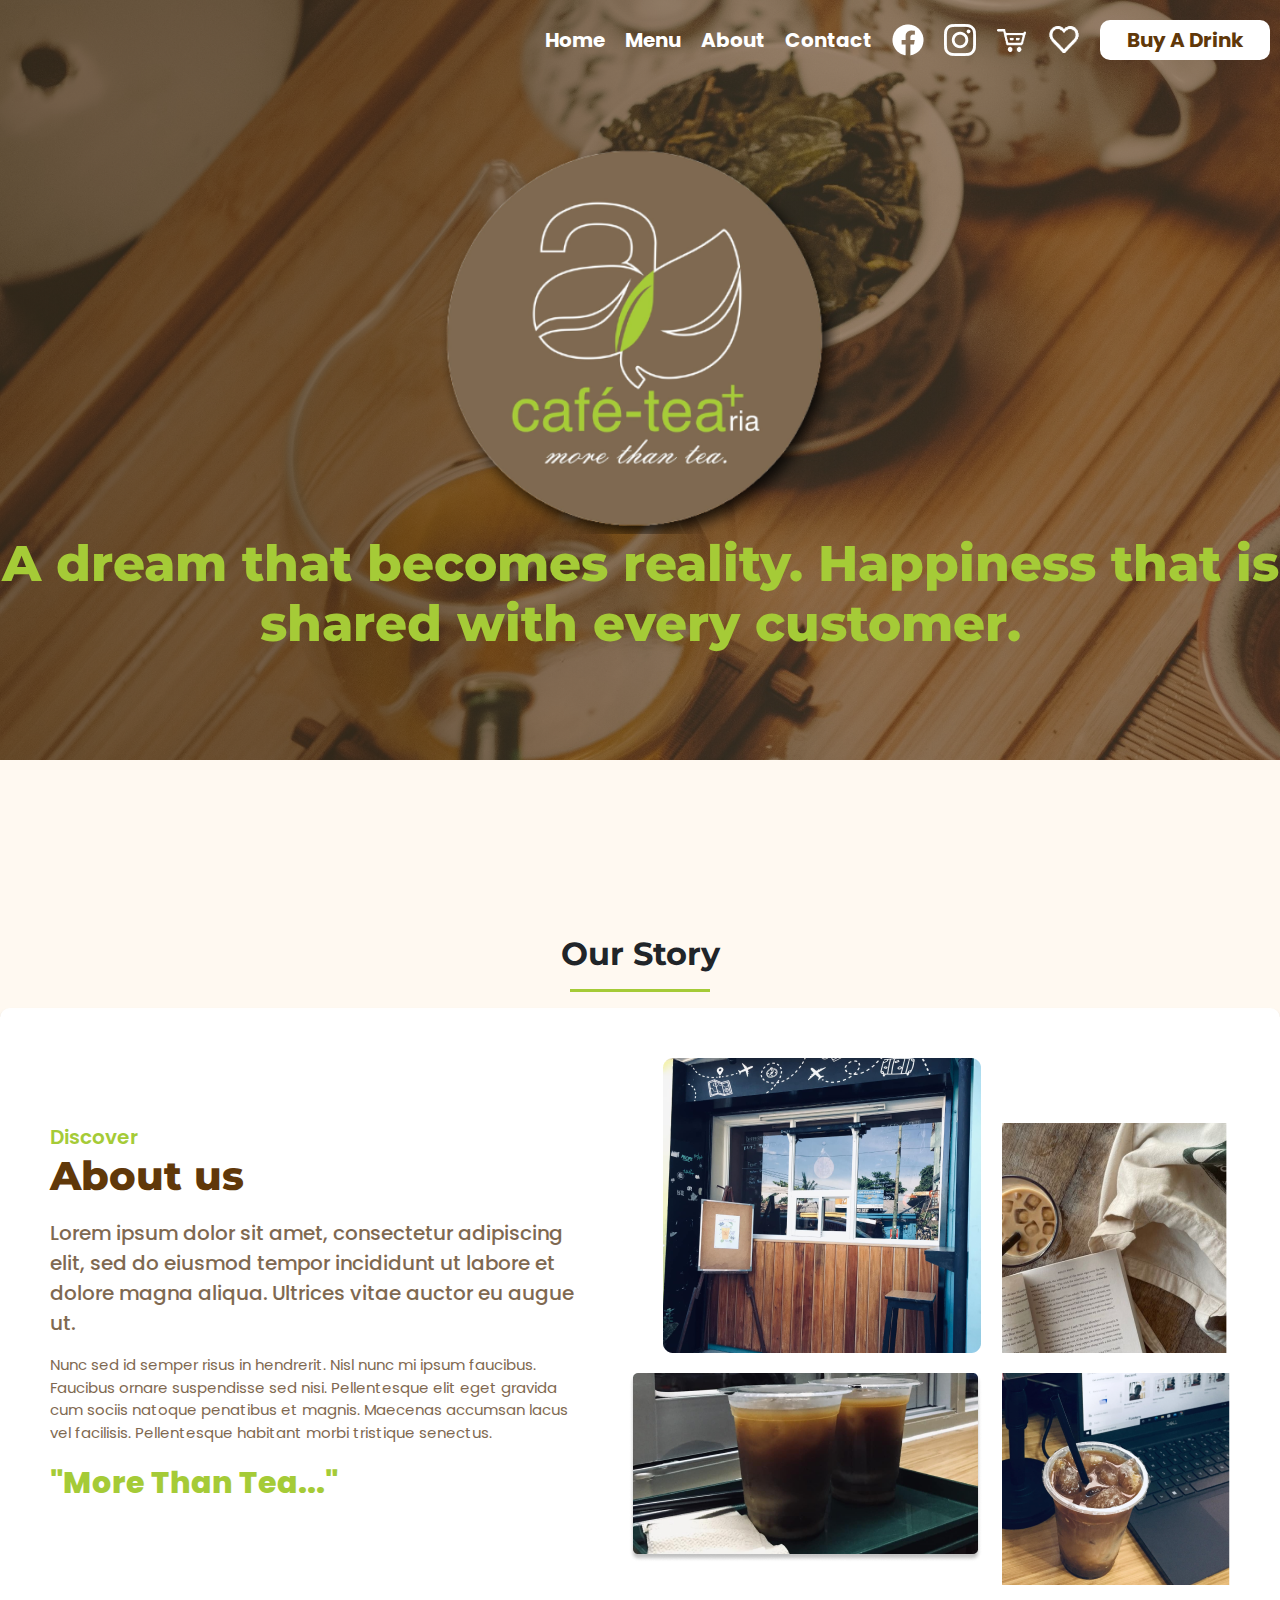
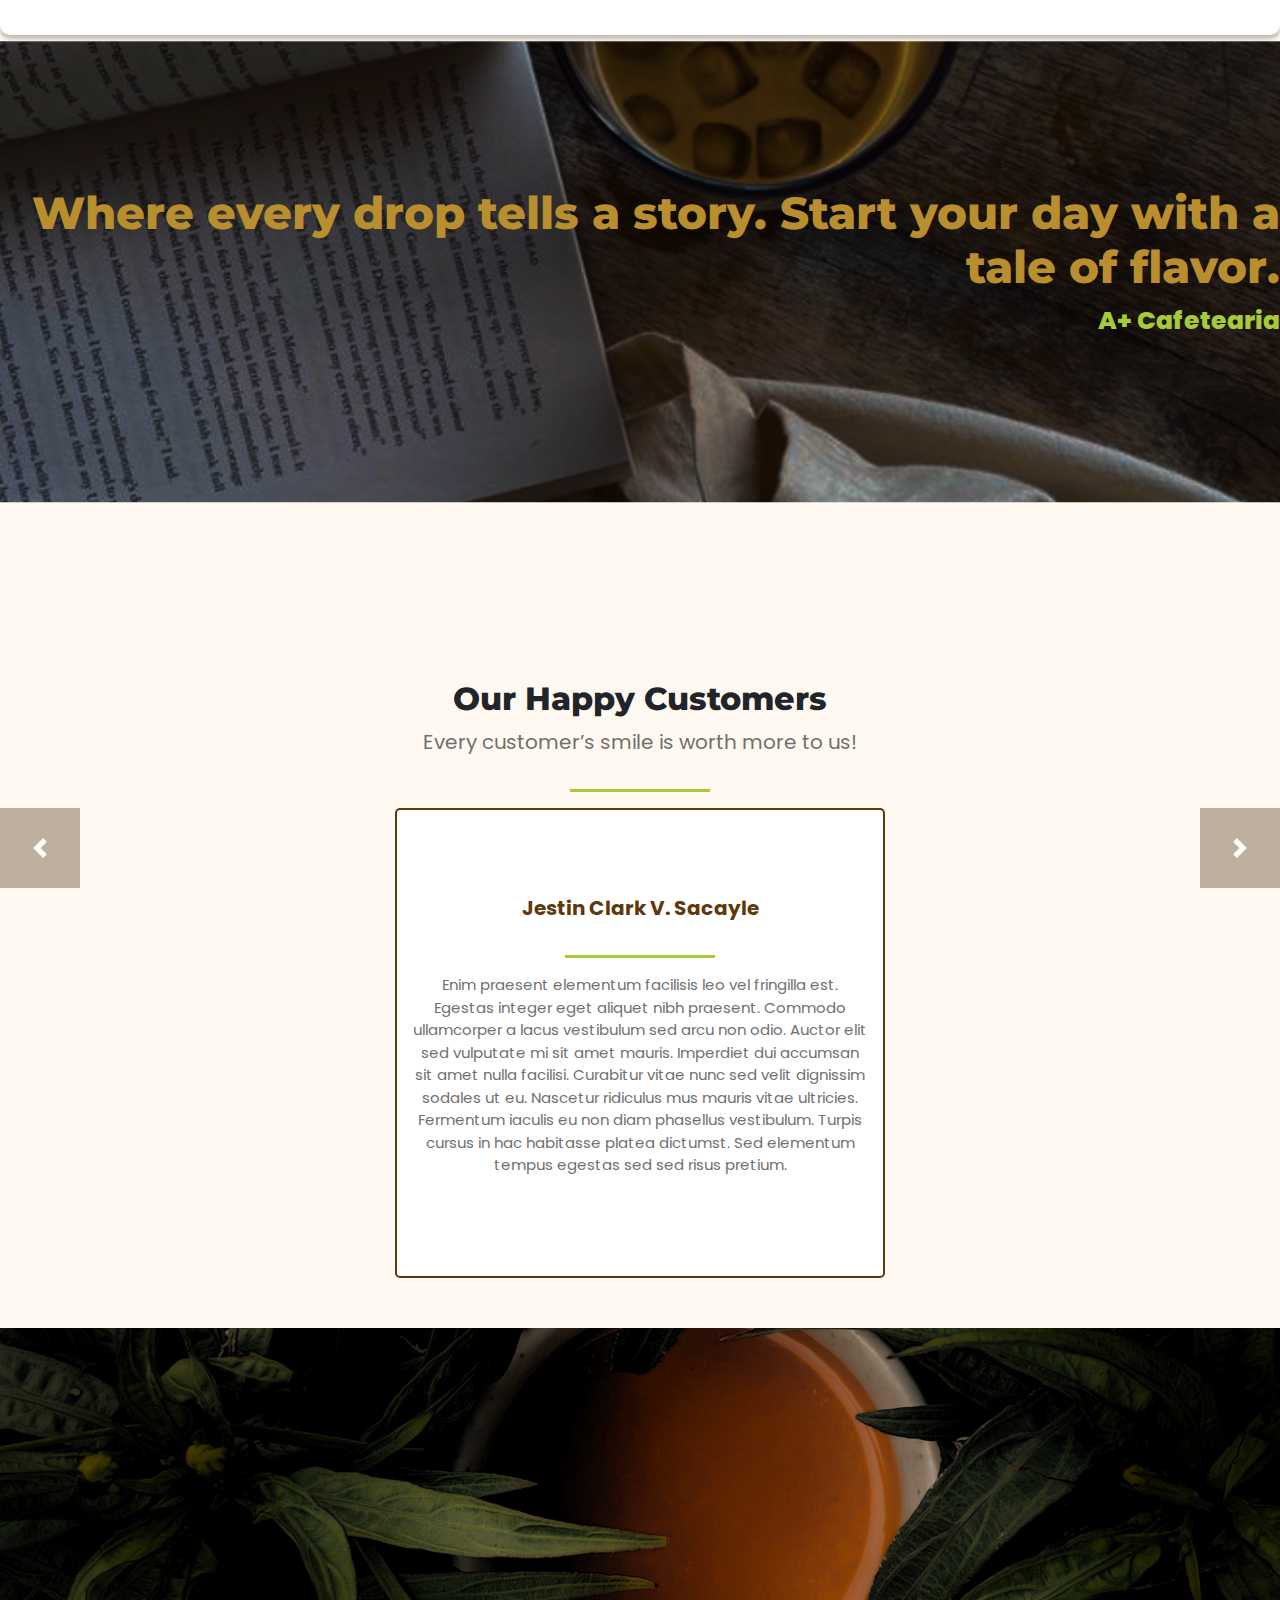
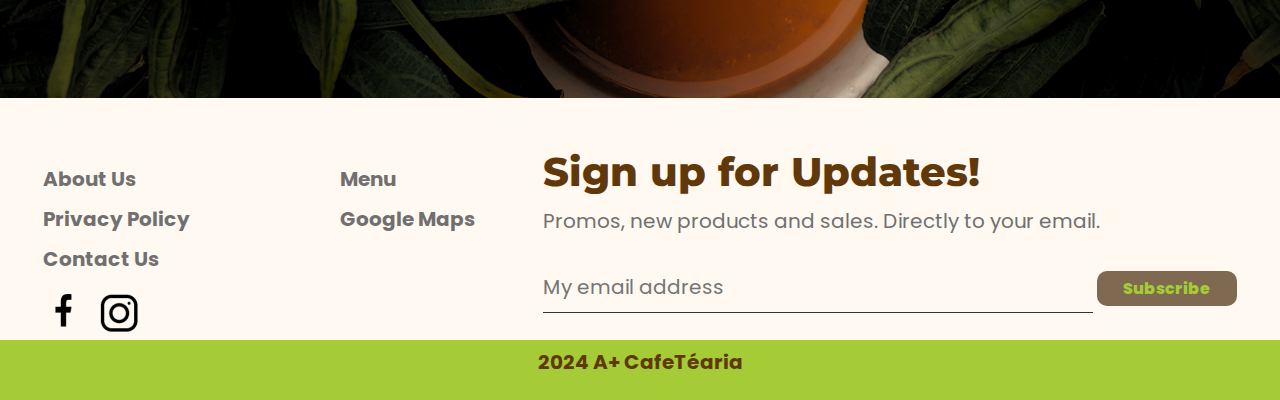
==== commit 45a81424: "Add files via upload" ====
--- a/about.html
+++ b/about.html
@@ -51,7 +51,7 @@
                 <div class = "website-logo">
                     <img src="img/img-general/website-logo.png">
                 </div>
-                <h1 id="banner-text">Drinks that capture your heart</h1>
+                <h1 id="banner-text">A dream that becomes reality. Happiness that is shared with every customer.</h1>
             </div>
         </section>
 
@@ -100,35 +100,35 @@
                 <hr>
             </div>
 
-            <div id="carouselExampleControls" class="carousel slide" data-ride="carousel">
+            <div id="testimonial-carousel" class="carousel slide container-sm" data-ride="carousel">
                 <div class="carousel-inner">
                   <div class="carousel-item active">
-                    <div class = "customer-carousel-content">
-                        <p class="customer-name">Jestin Clark V. Sacayle</p>
+                    <div class = "customer-carousel-content col-sm-6 mx-auto">
+                        <p class="customer-name text-center">Jestin Clark V. Sacayle</p>
                         <hr>
-                        <p class="customer-comment">Enim praesent elementum facilisis leo vel fringilla est. Egestas integer eget aliquet nibh praesent. Commodo ullamcorper a lacus vestibulum sed arcu non odio. Auctor elit sed vulputate mi sit amet mauris. Imperdiet dui accumsan sit amet nulla facilisi. Curabitur vitae nunc sed velit dignissim sodales ut eu. Nascetur ridiculus mus mauris vitae ultricies. Fermentum iaculis eu non diam phasellus vestibulum. Turpis cursus in hac habitasse platea dictumst. Sed elementum tempus egestas sed sed risus pretium.</p>
-                    </div>
-                  </div>
-                  <div class="carousel-item active">
-                    <div class = "customer-carousel-content">
-                        <p class="customer-name">Keannu Manabilang</p>
-                        <hr>
-                        <p class="customer-comment">Pulvinar pellentesque habitant morbi tristique senectus et netus et. Eu volutpat odio facilisis mauris sit amet. Vulputate enim nulla aliquet porttitor lacus luctus accumsan tortor. Ante metus dictum at tempor. Molestie nunc non blandit massa enim nec. Arcu ac tortor dignissim convallis. Lacus viverra vitae congue eu consequat ac felis donec. Nisl condimentum id venenatis a condimentum vitae sapien. Enim nunc faucibus a pellentesque sit amet. Tortor posuere ac ut consequat.</p>
+                        <p class="customer-comment text-center">Enim praesent elementum facilisis leo vel fringilla est. Egestas integer eget aliquet nibh praesent. Commodo ullamcorper a lacus vestibulum sed arcu non odio. Auctor elit sed vulputate mi sit amet mauris. Imperdiet dui accumsan sit amet nulla facilisi. Curabitur vitae nunc sed velit dignissim sodales ut eu. Nascetur ridiculus mus mauris vitae ultricies. Fermentum iaculis eu non diam phasellus vestibulum. Turpis cursus in hac habitasse platea dictumst. Sed elementum tempus egestas sed sed risus pretium.</p>
                     </div>
                   </div>
                   <div class="carousel-item">
-                    <div class = "customer-carousel-content">
-                        <p class="customer-name">Ijay Jaculbe</p>
+                    <div class = "customer-carousel-content col-sm-6 mx-auto">
+                        <p class="customer-name text-center">Keannu Manabilang</p>
                         <hr>
-                        <p class="customer-comment">Enim praesent elementum facilisis leo vel fringilla est. Egestas integer eget aliquet nibh praesent. Commodo ullamcorper a lacus vestibulum sed arcu non odio. Auctor elit sed vulputate mi sit amet mauris. Imperdiet dui accumsan sit amet nulla facilisi. Curabitur vitae nunc sed velit dignissim sodales ut eu. Nascetur ridiculus mus mauris vitae ultricies. Fermentum iaculis eu non diam phasellus vestibulum. Turpis cursus in hac habitasse platea dictumst. Sed elementum tempus egestas sed sed risus pretium.</p>
+                        <p class="customer-comment text-center">Pulvinar pellentesque habitant morbi tristique senectus et netus et. Eu volutpat odio facilisis mauris sit amet. Vulputate enim nulla aliquet porttitor lacus luctus accumsan tortor. Ante metus dictum at tempor. Molestie nunc non blandit massa enim nec. Arcu ac tortor dignissim convallis. Lacus viverra vitae congue eu consequat ac felis donec. Nisl condimentum id venenatis a condimentum vitae sapien. Enim nunc faucibus a pellentesque sit amet. Tortor posuere ac ut consequat.</p>
+                    </div>
+                  </div>
+                  <div class="carousel-item">
+                    <div class = "customer-carousel-content col-sm-6 mx-auto">
+                        <p class="customer-name text-center">Ijay Jaculbe</p>
+                        <hr>
+                        <p class="customer-comment text-center">Enim praesent elementum facilisis leo vel fringilla est. Egestas integer eget aliquet nibh praesent. Commodo ullamcorper a lacus vestibulum sed arcu non odio. Auctor elit sed vulputate mi sit amet mauris. Imperdiet dui accumsan sit amet nulla facilisi. Curabitur vitae nunc sed velit dignissim sodales ut eu. Nascetur ridiculus mus mauris vitae ultricies. Fermentum iaculis eu non diam phasellus vestibulum. Turpis cursus in hac habitasse platea dictumst. Sed elementum tempus egestas sed sed risus pretium.</p>
                     </div>
                   </div>
                 </div>
-                <a class="carousel-control-prev" href="#carouselExampleControls" role="button" data-slide="prev">
+                <a class="carousel-control-prev" href="#testimonial-carousel" role="button" data-slide="prev">
                   <span class="carousel-control-prev-icon" aria-hidden="true"></span>
                   <span class="sr-only"><</span>
                 </a>
-                <a class="carousel-control-next" href="#carouselExampleControls" role="button" data-slide="next">
+                <a class="carousel-control-next" href="#testimonial-carousel" role="button" data-slide="next">
                   <span class="carousel-control-next-icon" aria-hidden="true"></span>
                   <span class="sr-only">></span>
                 </a>
--- a/css/style-general.css
+++ b/css/style-general.css
@@ -136,10 +136,10 @@
 }
 
 .mobile-nav{
-    display: block;
+    display: none;
     position: fixed;
     top: 0;
-    left: 100%;
+    right: 100%;
     width: 100%;
     min-height: 100vh;
     background-color:var(--color-coffee);
@@ -178,12 +178,12 @@
 }
 
 .mobile-nav.is-active{
-    left:0;
+    right:0;
 }
 
 .mobile-image-icons{
     display: flex;
-    width:100%;
+    width:50%;
     align-items: center;
     justify-content: center;
 }
@@ -255,6 +255,10 @@
 .content-title{
     font-size:32px;
     text-align: center;
+}
+
+.content-subtitle{
+    text-align:center;
 }
 
 .content-description{
@@ -469,10 +473,22 @@
     .hamburger-menu .hamburger-bar, .hamburger-menu:before, .hamburger-menu:after{
         display: block;
     }
+
+    .mobile-nav{
+        display: flex;
+        flex-direction: column;
+        align-items: center;
+    }
 }
 
 @media(max-width: 768px){
-
+    #banner-text{
+        font-size: 36px;
+    }
+
+    .website-logo img{
+        max-width:70%;
+    }
 }
 
 @media(max-width: 640px){
@@ -482,12 +498,16 @@
     }
 
     .hero-container{
-        padding-top:80px;
+        padding-top:100px;
         height:650px;
     }
 
     #footer-form input[type="text"]{
         width:475px;
+    }
+
+    #banner-text{
+        font-size: 32px;
     }
 }
 
--- a/css/style-about.css
+++ b/css/style-about.css
@@ -69,6 +69,7 @@
 
 #our-story-image-one{
     justify-self: flex-end;
+    align-self: flex-end;
 }
 
 #our-story-image-two{
@@ -101,12 +102,14 @@
     font-size: 45px;
     font-weight: 800;
     color:var(--color-light-brown);
+    text-align: right;
 }
 
 .breaker-image-subtitle{
     font-size: 25px;
     font-weight: 800;
     color:var(--color-leaf);
+    text-align: right;
 }
 
 
@@ -122,16 +125,39 @@
     color:var(--color-grey);
 }
 
-.customer-carousel-content{
+#testimonial-carousel{
+    display: flex;
+    align-items: center;
+}
+
+.customer-carousel-content {
     display: flex;
     flex-direction: column;
-    justify-content: center;
     align-items: center;
-    background:white;
-    width:470px;
-    height:490px;
-    border-radius:10px;
-    box-shadow: 0px 4px 4px 0px rgba(0, 0, 0, 0.25); 
+    justify-content: center;
+    height: 470px;
+    width: 490px;
+    background: white;
+    max-width: 490px;
+    margin:0 auto;
+    border:2px solid var(--color-brown);
+    border-radius:5px;
+}
+
+.carousel-item{
+    align-items: center;
+    justify-content: center;
+}
+
+.carousel-control-prev, .carousel-control-next{
+    background:var(--color-coffee);
+    color:var(--color-leaf);
+    width:80px;
+    height:80px;
+}
+
+.customer-carousel-content hr{
+    width:150px;
 }
 
 .customer-name{
@@ -142,4 +168,127 @@
 .customer-comment{
     font-size: 15px;
     color:var(--color-grey);
+}
+
+
+/*MEDIA QUERIES*/
+
+
+@media(max-width:1536px){
+
+    .our-story-container{
+        display: flex;
+        flex-direction: column;
+        align-items: center;
+        justify-content: center;
+    }
+}
+
+@media(max-width:1280px){
+    .our-story-cell.image{
+        grid-template-columns: repeat(2, 0.5fr);
+        grid-template-rows: repeat(2, 0.5fr);
+    }
+
+    .our-story-content{
+        gap:50px;
+    }
+
+    .our-story-article-content{
+        margin-top:10px;
+    }
+}
+
+@media(max-width:1024px){
+
+    .our-story-cell.image{
+        display: flex;
+        align-items: flex-start;
+        justify-content: center;
+    }
+
+    .our-story-cell.image img{
+        display: none;
+    }
+
+    #our-story-image-one{
+        display:inline-flex;
+        width:295px;
+        height:310px;
+    }
+
+
+    .breaker-image{
+        height: 420px;
+    }
+
+    .breaker-image-title{
+        font-size:40px;
+    }
+}
+
+@media(max-width: 768px){
+    .our-story-content{
+        flex-direction: column;
+    }
+
+    .breaker-image{
+        height: 350px;
+    }
+
+    .breaker-image-title{
+        font-size:35px;
+    }
+}
+
+@media(max-width: 640px){
+    .breaker-image{
+        height: 300px;
+    }
+
+    .breaker-image-title{
+        font-size:30px;
+    }
+
+    .breaker-image-subtitle{
+        font-size: 20px;
+    }
+
+    .customer-carousel-content{
+        width:80%;
+        height:460px;
+    }
+}
+
+@media(max-width:475px){
+
+    .customer-carousel-content{
+        height:auto;
+    }
+
+    .customer-name{
+        font-size: 18px;
+        margin-bottom: 0;
+        margin-top:10px;
+    }
+
+    .customer-comment{
+        font-size: 14px;
+    }
+
+    .breaker-image{
+        height: 220px;
+    }
+
+    .breaker-image-title{
+        font-size:22px;
+    }
+
+    .breaker-image-subtitle{
+        font-size: 14px;
+    }
+
+    #banner-text{
+        font-size: 30px;
+    }
 }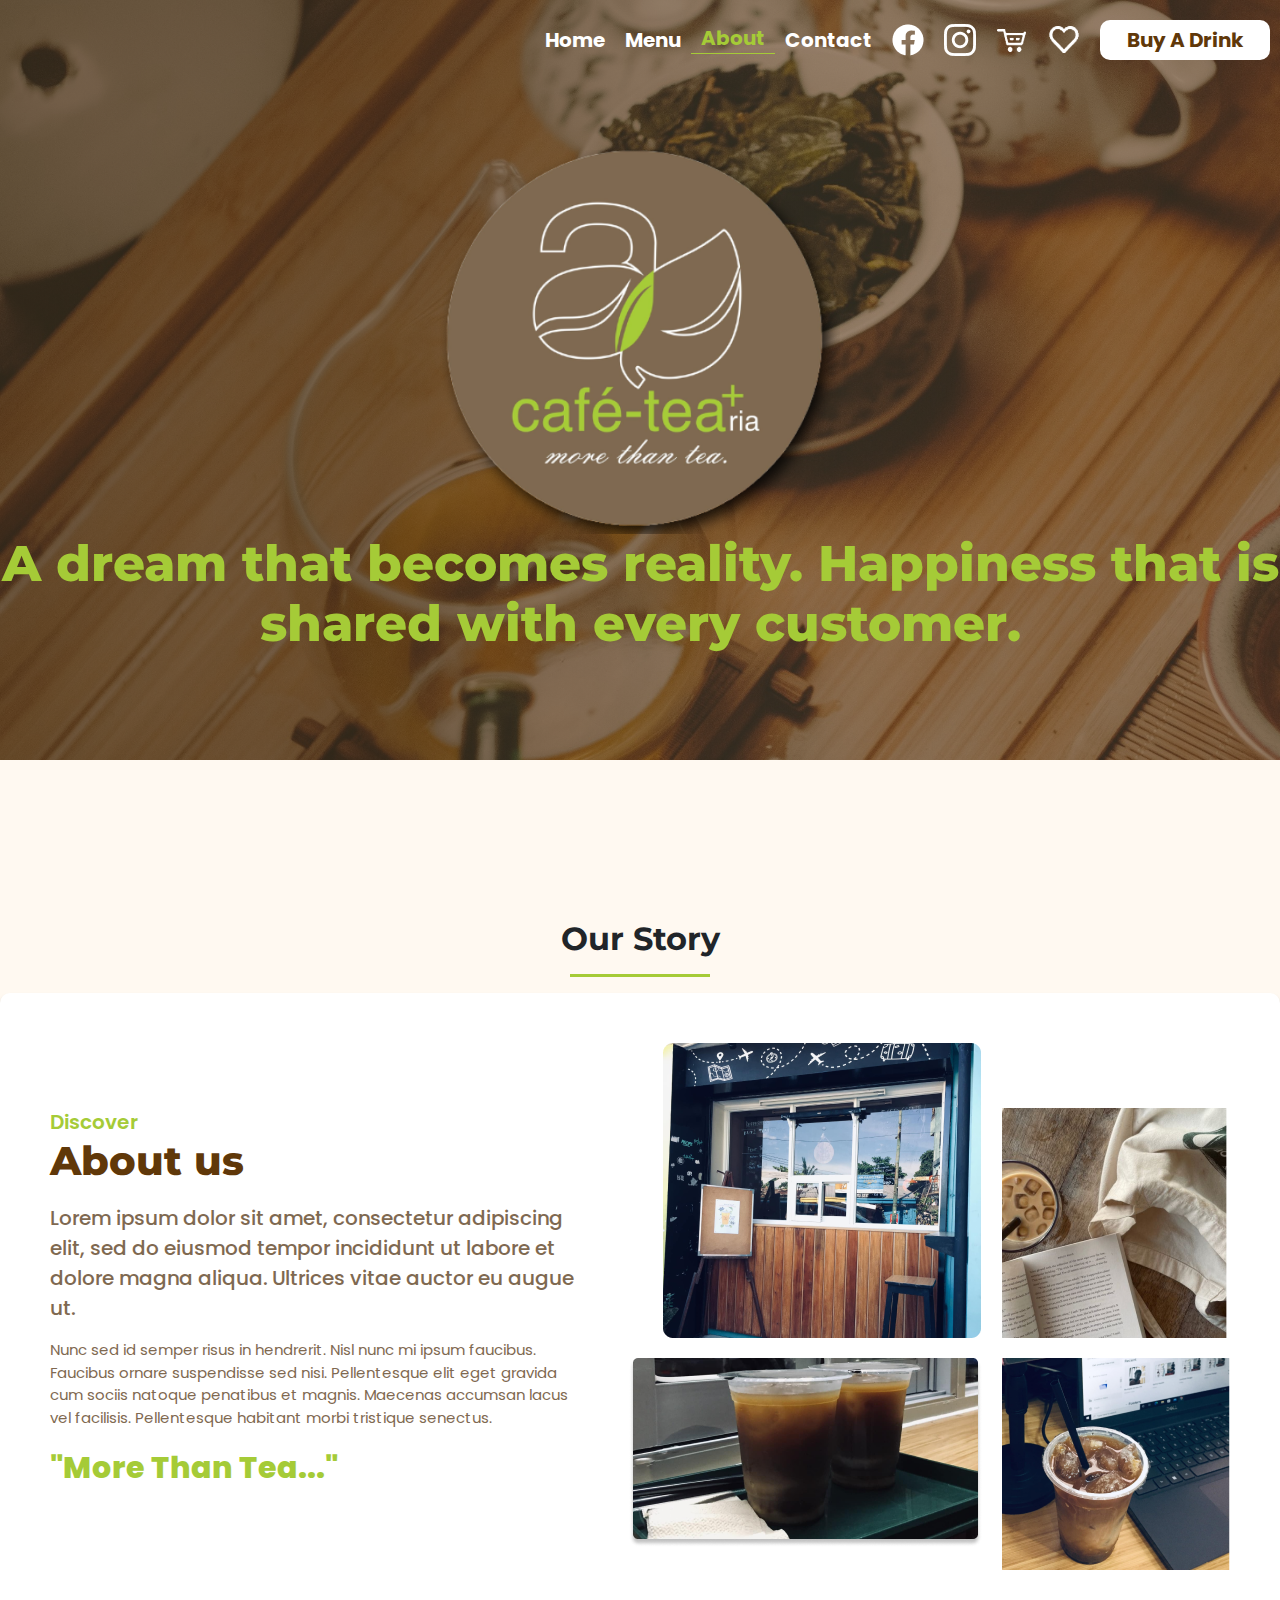
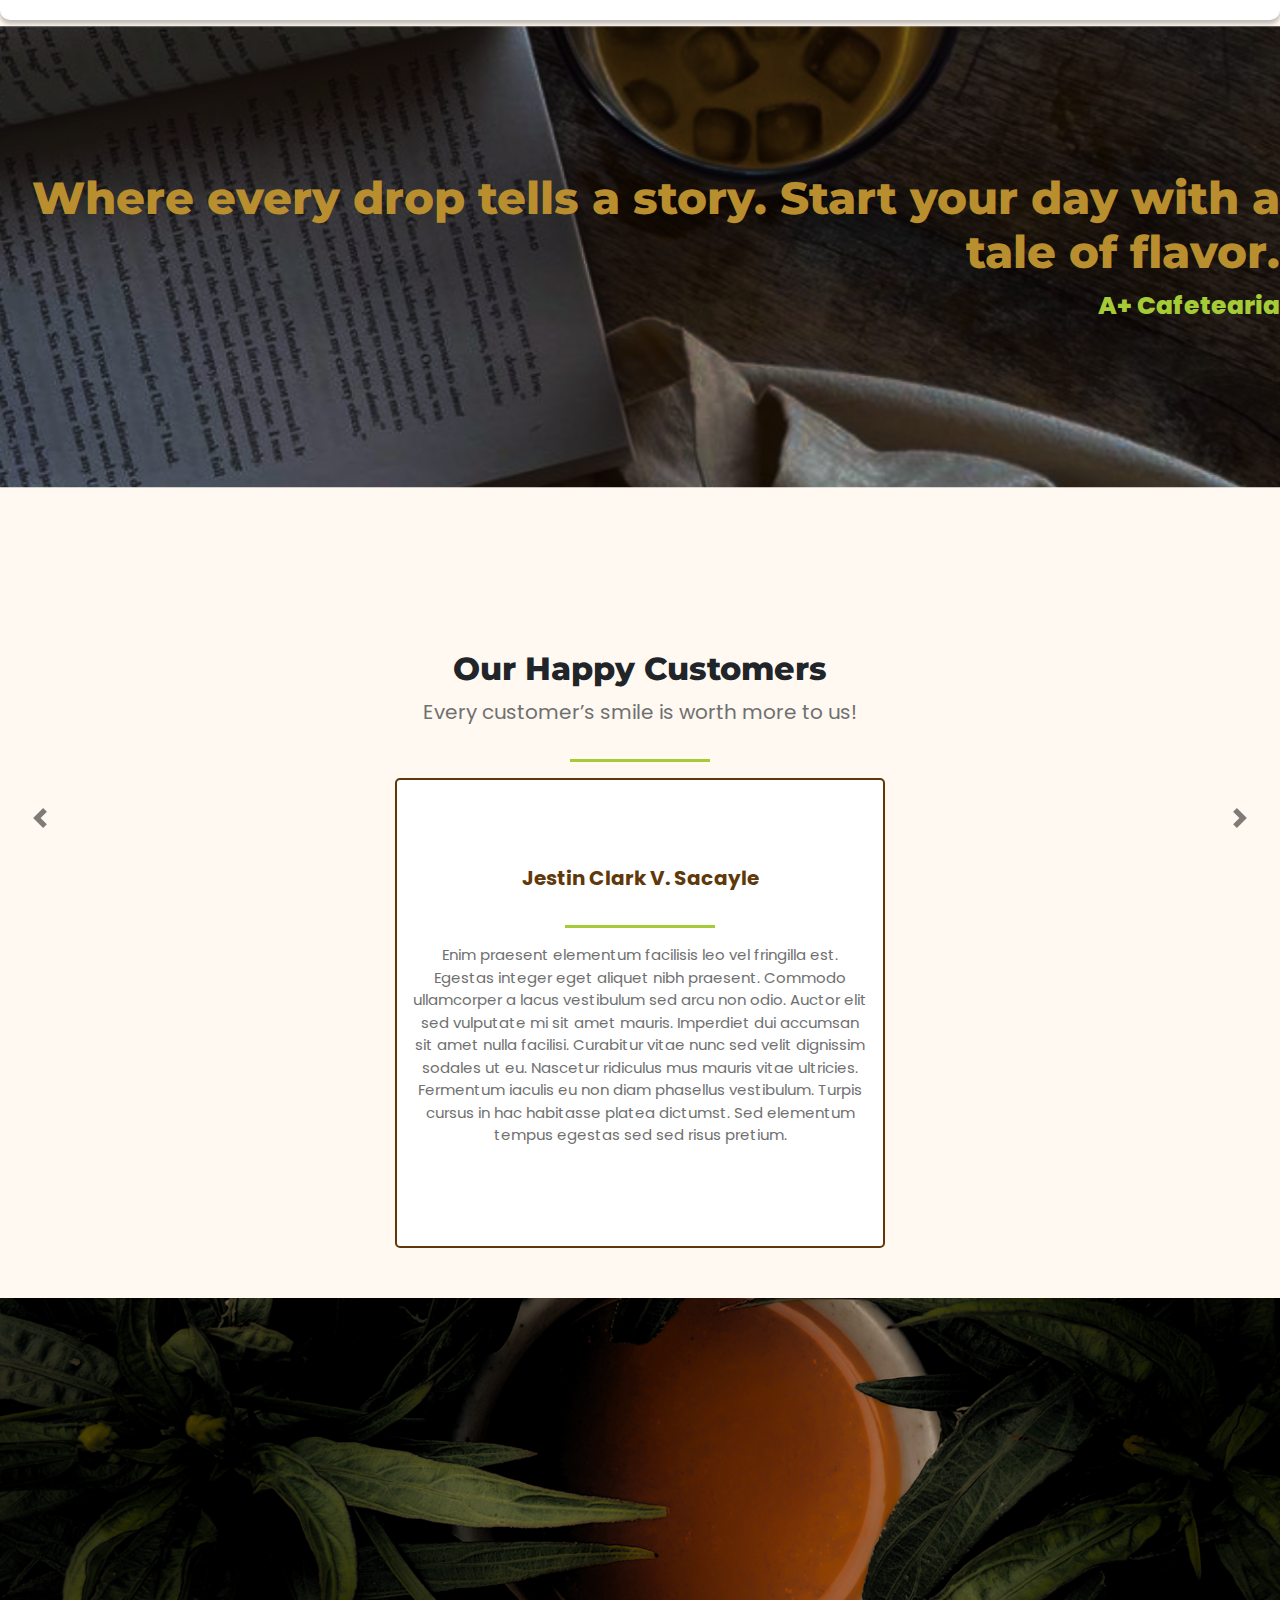
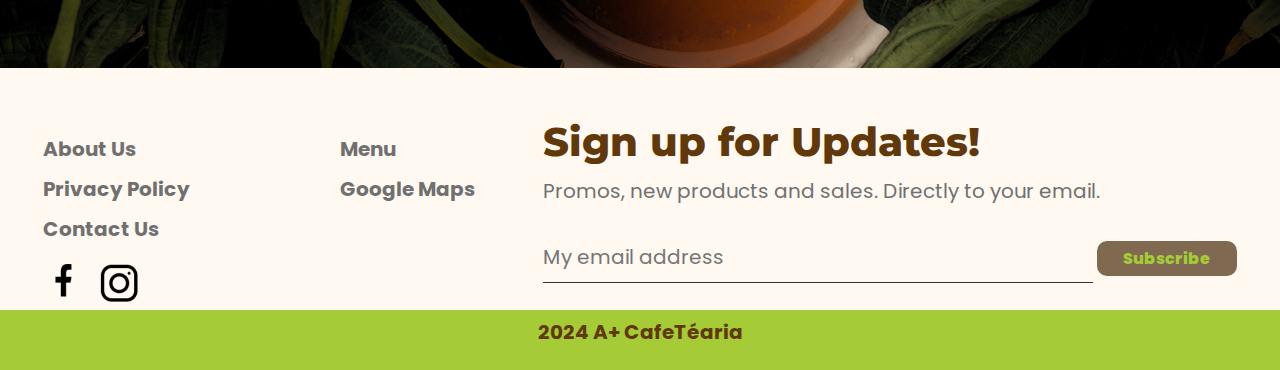
==== commit f252a510: "Add files via upload" ====
--- a/about.html
+++ b/about.html
@@ -16,9 +16,9 @@
             <!--NAVIGATION-->
             <header>
                 <nav class = "navigation">
-                    <a href="index.html" class ="nav-active">Home</a>
+                    <a href="index.html">Home</a>
                     <a href="menu.html">Menu</a>
-                    <a href="about.html">About</a>
+                    <a href="about.html" class ="nav-active">About</a>
                     <a href="contact.html">Contact</a>
                     <a href="https://www.facebook.com/profile.php?id=100093424466600"><img src="img/img-general/facebook-logo.png"></a>
                     <a href="#"><img src="img/img-general/instagram-logo.png"></a>
@@ -33,9 +33,9 @@
 
             <!--MOBILE NAVIGATION-->
             <nav class="mobile-nav">
-                <a href="index.html" class ="nav-active">Home</a>
+                <a href="index.html">Home</a>
                 <a href="menu.html">Menu</a>
-                <a href="about.html">About</a>
+                <a href="about.html" class ="nav-active">About</a>
                 <a href="contact.html">Contact</a>
                 <div class="mobile-image-icons">
                     <a href="https://www.facebook.com/profile.php?id=100093424466600"><img src="img/img-general/facebook-logo.png"></a>
--- a/css/style-general.css
+++ b/css/style-general.css
@@ -93,7 +93,17 @@
     color:var(--color-white);
 }
 
-.nav-active a, .navigation a:hover{
+.nav-active{
+    border-bottom: 1px solid var(--color-leaf);
+    margin-bottom:3px;
+    pointer-events: none;
+}
+
+.navigation a:hover{
+    color:var(--color-leaf);
+}
+
+.navigation a.nav-active{
     color:var(--color-leaf);
 }
 
@@ -164,6 +174,7 @@
     color:var(--color-white);
 }
 
+
 .mobile-nav button{
     width: 170px;
     height: 40px;
@@ -249,7 +260,7 @@
     flex-direction: column;
     justify-content: center;
     align-items: center;
-    padding-top:175px;
+    padding-top:160px;
 }
 
 .content-title{
@@ -479,6 +490,16 @@
         flex-direction: column;
         align-items: center;
     }
+
+    .content-header{
+        padding-top: 120px;
+    }
+
+    .nav-active{
+        color:var(--color-white) !important;
+        border-bottom:0;
+        margin-bottom:0;
+    }
 }
 
 @media(max-width: 768px){
@@ -489,6 +510,10 @@
     .website-logo img{
         max-width:70%;
     }
+
+    .footer-breaker img{
+        height:260px;
+    }
 }
 
 @media(max-width: 640px){
@@ -509,6 +534,14 @@
     #banner-text{
         font-size: 32px;
     }
+
+    .content-header{
+        padding-top: 80px;
+    }
+
+    .footer-breaker img{
+        height:220px;
+    }
 }
 
 @media(max-width:475px){
--- a/css/style-about.css
+++ b/css/style-about.css
@@ -150,10 +150,18 @@
 }
 
 .carousel-control-prev, .carousel-control-next{
-    background:var(--color-coffee);
-    color:var(--color-leaf);
     width:80px;
     height:80px;
+}
+
+.carousel-control-prev-icon, .carousel-control-next-icon {
+    filter: invert(100%);
+}
+
+.carousel-control-prev:hover, .carousel-control-next:hover{
+    background:var(--color-grey);
+    opacity:0.5;
+    transition:0.4s;
 }
 
 .customer-carousel-content hr{
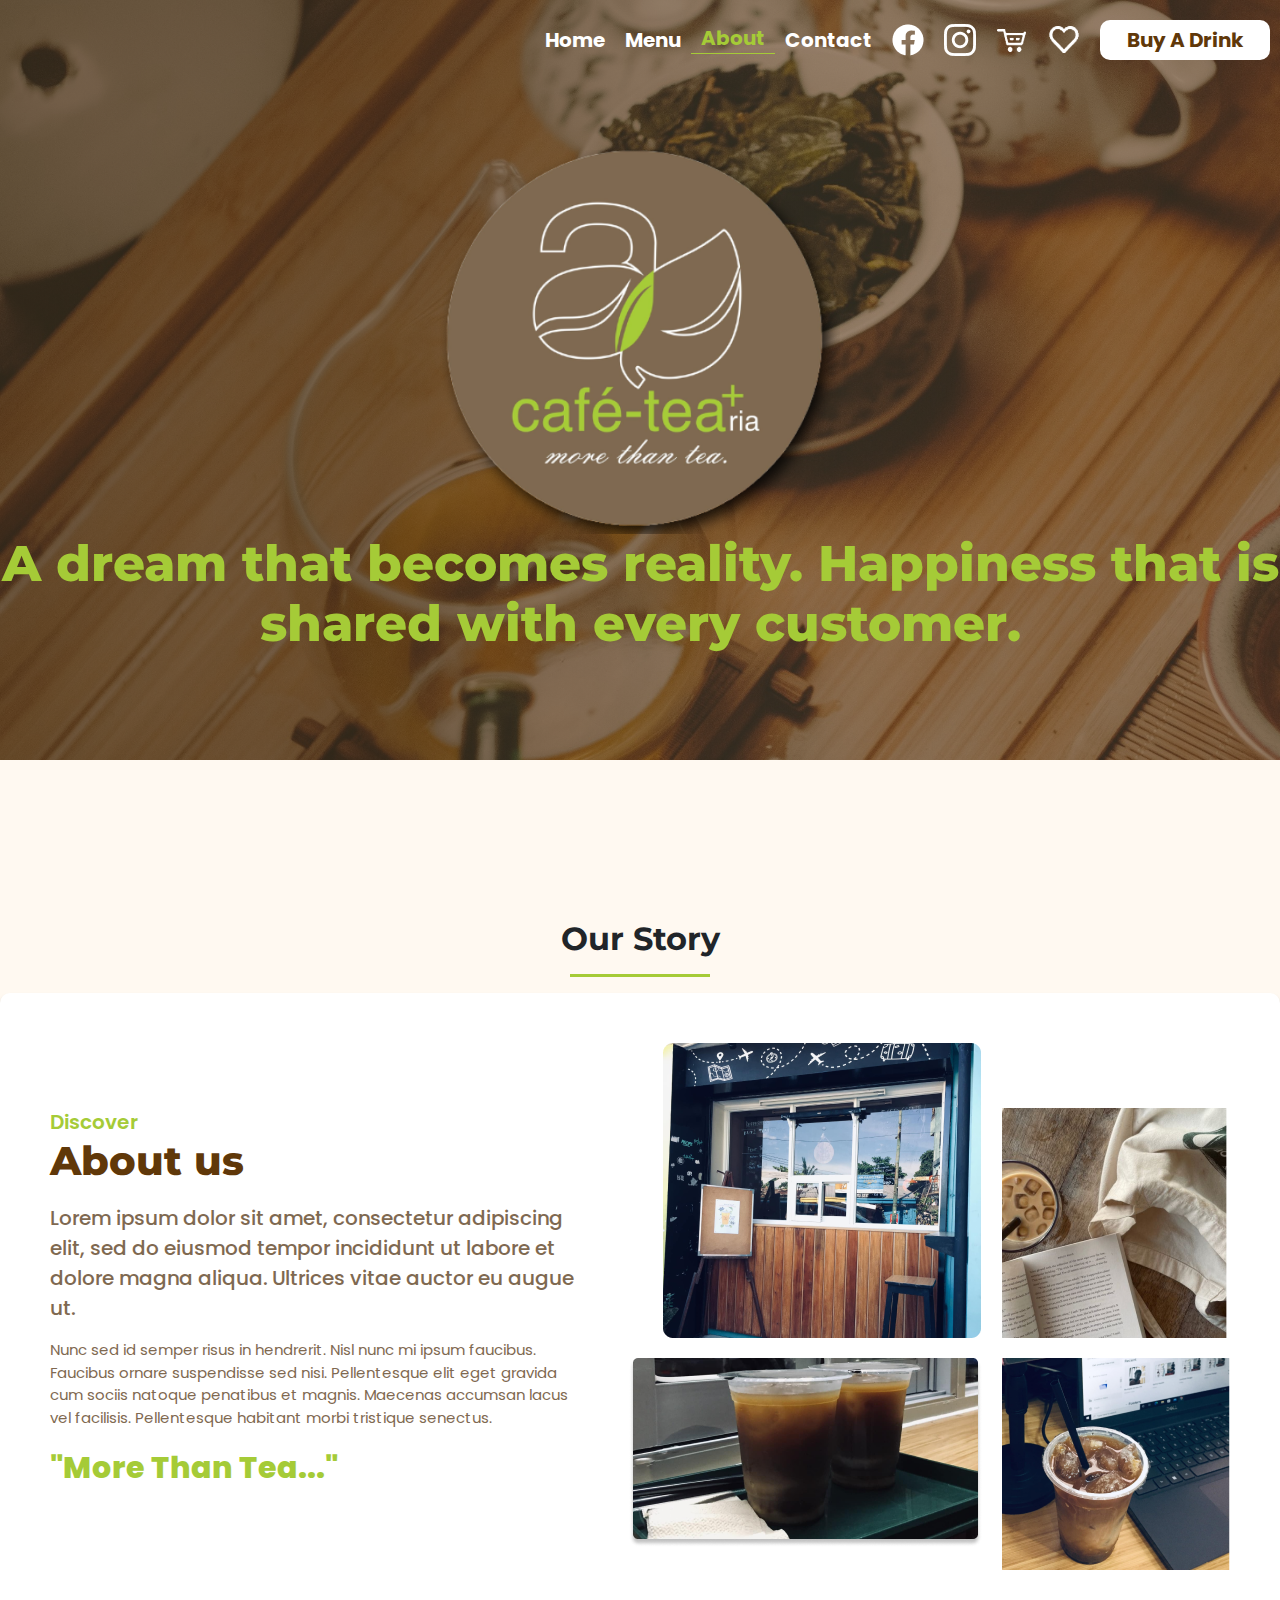
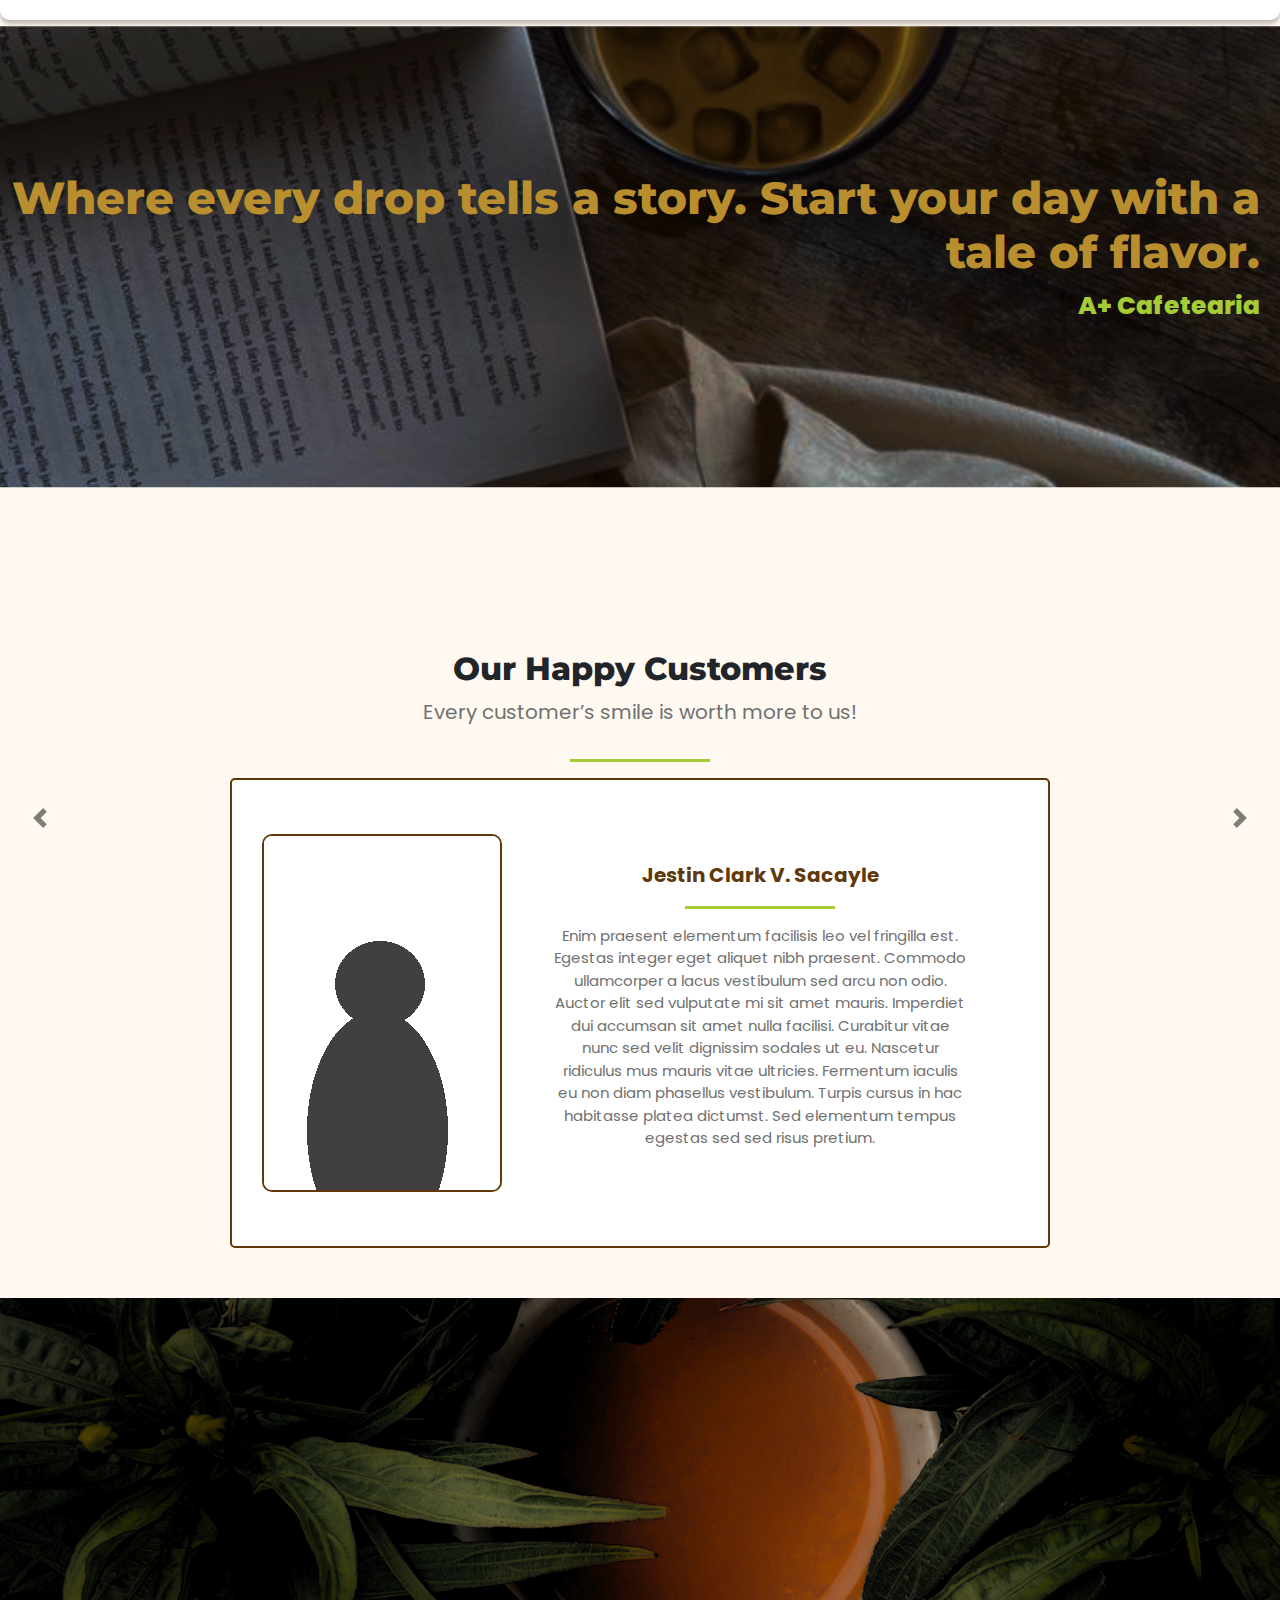
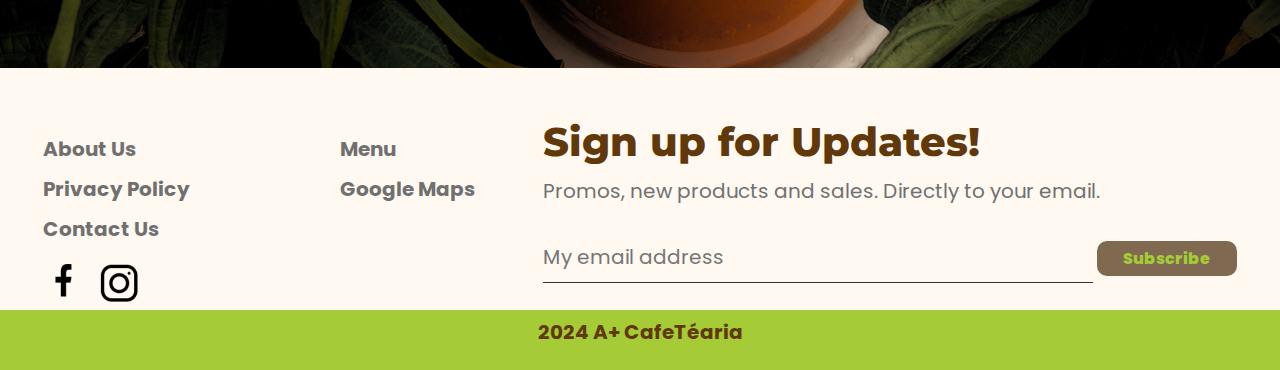
==== commit 59b1931d: "Add files via upload" ====
--- a/about.html
+++ b/about.html
@@ -104,23 +104,35 @@
                 <div class="carousel-inner">
                   <div class="carousel-item active">
                     <div class = "customer-carousel-content col-sm-6 mx-auto">
-                        <p class="customer-name text-center">Jestin Clark V. Sacayle</p>
-                        <hr>
-                        <p class="customer-comment text-center">Enim praesent elementum facilisis leo vel fringilla est. Egestas integer eget aliquet nibh praesent. Commodo ullamcorper a lacus vestibulum sed arcu non odio. Auctor elit sed vulputate mi sit amet mauris. Imperdiet dui accumsan sit amet nulla facilisi. Curabitur vitae nunc sed velit dignissim sodales ut eu. Nascetur ridiculus mus mauris vitae ultricies. Fermentum iaculis eu non diam phasellus vestibulum. Turpis cursus in hac habitasse platea dictumst. Sed elementum tempus egestas sed sed risus pretium.</p>
+                        <img src="img/img-about/testimonial-anonymous.png" alt="" class="customer-carousel-left-pic">
+                        <div class="customer-carousel-text">
+                            <img src="img/img-about/testimonial-anonymous-circle.png" alt="" class="customer-carousel-image">
+                            <p class="customer-name text-center">Jestin Clark V. Sacayle</p>
+                            <hr>
+                            <p class="customer-comment text-center">Enim praesent elementum facilisis leo vel fringilla est. Egestas integer eget aliquet nibh praesent. Commodo ullamcorper a lacus vestibulum sed arcu non odio. Auctor elit sed vulputate mi sit amet mauris. Imperdiet dui accumsan sit amet nulla facilisi. Curabitur vitae nunc sed velit dignissim sodales ut eu. Nascetur ridiculus mus mauris vitae ultricies. Fermentum iaculis eu non diam phasellus vestibulum. Turpis cursus in hac habitasse platea dictumst. Sed elementum tempus egestas sed sed risus pretium.</p>
+                        </div>
                     </div>
                   </div>
                   <div class="carousel-item">
                     <div class = "customer-carousel-content col-sm-6 mx-auto">
-                        <p class="customer-name text-center">Keannu Manabilang</p>
-                        <hr>
-                        <p class="customer-comment text-center">Pulvinar pellentesque habitant morbi tristique senectus et netus et. Eu volutpat odio facilisis mauris sit amet. Vulputate enim nulla aliquet porttitor lacus luctus accumsan tortor. Ante metus dictum at tempor. Molestie nunc non blandit massa enim nec. Arcu ac tortor dignissim convallis. Lacus viverra vitae congue eu consequat ac felis donec. Nisl condimentum id venenatis a condimentum vitae sapien. Enim nunc faucibus a pellentesque sit amet. Tortor posuere ac ut consequat.</p>
+                        <img src="img/img-about/testimonial-anonymous.png" alt="" class="customer-carousel-left-pic">
+                        <div class="customer-carousel-text">
+                            <img src="img/img-about/testimonial-anonymous-circle.png" alt="" class="customer-carousel-image">
+                            <p class="customer-name text-center">Keannu Manabilang</p>
+                            <hr>
+                            <p class="customer-comment text-center">Pulvinar pellentesque habitant morbi tristique senectus et netus et. Eu volutpat odio facilisis mauris sit amet. Vulputate enim nulla aliquet porttitor lacus luctus accumsan tortor. Ante metus dictum at tempor. Molestie nunc non blandit massa enim nec. Arcu ac tortor dignissim convallis. Lacus viverra vitae congue eu consequat ac felis donec. Nisl condimentum id venenatis a condimentum vitae sapien. Enim nunc faucibus a pellentesque sit amet. Tortor posuere ac ut consequat.</p>
+                        </div>
                     </div>
                   </div>
                   <div class="carousel-item">
                     <div class = "customer-carousel-content col-sm-6 mx-auto">
-                        <p class="customer-name text-center">Ijay Jaculbe</p>
-                        <hr>
-                        <p class="customer-comment text-center">Enim praesent elementum facilisis leo vel fringilla est. Egestas integer eget aliquet nibh praesent. Commodo ullamcorper a lacus vestibulum sed arcu non odio. Auctor elit sed vulputate mi sit amet mauris. Imperdiet dui accumsan sit amet nulla facilisi. Curabitur vitae nunc sed velit dignissim sodales ut eu. Nascetur ridiculus mus mauris vitae ultricies. Fermentum iaculis eu non diam phasellus vestibulum. Turpis cursus in hac habitasse platea dictumst. Sed elementum tempus egestas sed sed risus pretium.</p>
+                        <img src="img/img-about/testimonial-person-three.png" alt="" class="customer-carousel-left-pic">
+                        <div class="customer-carousel-text">
+                            <img src="img/img-about/testimonial-three-circle.png" alt="" class="customer-carousel-image">
+                            <p class="customer-name text-center">Ijay Jaculbe</p>
+                            <hr>
+                            <p class="customer-comment text-center">Pulvinar pellentesque habitant morbi tristique senectus et netus et. Eu volutpat odio facilisis mauris sit amet. Vulputate enim nulla aliquet porttitor lacus luctus accumsan tortor. Ante metus dictum at tempor. Molestie nunc non blandit massa enim nec. Arcu ac tortor dignissim convallis. Lacus viverra vitae congue eu consequat ac felis donec. Nisl condimentum id venenatis a condimentum vitae sapien. Enim nunc faucibus a pellentesque sit amet. Tortor posuere ac ut consequat.</p>
+                        </div>
                     </div>
                   </div>
                 </div>
@@ -145,12 +157,12 @@
             <div class = "footer-nav-container">
                 <div class="footer-nav-one">
                     <div class = "footer-nav-one-left">
-                        <a href="" class="footer-nav-links">About Us</a>
+                        <a href="about.html" class="footer-nav-links">About Us</a>
                         <a href="#" class="footer-nav-links">Privacy Policy</a>
-                        <a href="" class="footer-nav-links">Contact Us</a>
+                        <a href="contact.html" class="footer-nav-links">Contact Us</a>
                     </div>
                     <div class="footer-nav-one-right">
-                        <a href="" class="footer-nav-links">Menu</a>
+                        <a href="menu.html" class="footer-nav-links">Menu</a>
                         <a href="https://www.google.com/maps/place/blk+8+lot,+25+Sampaguita+St,+Taguig,+Metro+Manila/@14.5455801,121.0610487,21z/data=!4m6!3m5!1s0x3397c8923c01fabf:0x66b533c36c822b7e!8m2!3d14.5456116!4d121.0611026!16s%2Fg%2F11rg66_l_p?entry=ttu" class="footer-nav-links">Google Maps</a>
                     </div>
                 </div>
--- a/css/style-general.css
+++ b/css/style-general.css
@@ -514,19 +514,19 @@
     .footer-breaker img{
         height:260px;
     }
-}
-
-@media(max-width: 640px){
-
-    #subscribe-subtitle{
-        text-align: center;
-    }
 
     .hero-container{
         padding-top:100px;
         height:650px;
     }
-
+}
+
+@media(max-width: 640px){
+
+    #subscribe-subtitle{
+        text-align: center;
+    }
+    
     #footer-form input[type="text"]{
         width:475px;
     }
@@ -541,6 +541,11 @@
 
     .footer-breaker img{
         height:220px;
+    }
+
+    .hero-container{
+        padding-top:60px;
+        height:480px;
     }
 }
 
@@ -569,4 +574,9 @@
     #banner-text{
         font-size: 40px;
     }
+
+    .hero-container{
+        padding-top:45px;
+        height:480px;
+    }
 }--- a/css/style-about.css
+++ b/css/style-about.css
@@ -96,6 +96,7 @@
     flex-direction: column;
     justify-content: center;
     align-items:flex-end;
+    padding-right:20px;
 }
 
 .breaker-image-title{
@@ -132,16 +133,29 @@
 
 .customer-carousel-content {
     display: flex;
-    flex-direction: column;
     align-items: center;
     justify-content: center;
     height: 470px;
-    width: 490px;
+    width: 820px;
     background: white;
-    max-width: 490px;
+    max-width: 820px;
     margin:0 auto;
     border:2px solid var(--color-brown);
     border-radius:5px;
+    padding-left:30px;
+    padding-right: 30px;
+}
+
+.customer-carousel-left-pic{
+    border:2px solid var(--color-brown);
+    border-radius:10px;
+}
+
+.customer-carousel-text{
+    display: flex;
+    flex-direction: column;
+    align-items: center;
+    justify-content: center;
 }
 
 .carousel-item{
@@ -168,14 +182,21 @@
     width:150px;
 }
 
+.customer-carousel-image{
+    display:none;
+}
+
 .customer-name{
     color:var(--color-brown);
     font-weight: 700;
+    margin-bottom:0;
 }
 
 .customer-comment{
     font-size: 15px;
     color:var(--color-grey);
+    padding-left:50px;
+    padding-right:50px;
 }
 
 
@@ -233,6 +254,13 @@
     .breaker-image-title{
         font-size:40px;
     }
+
+
+    .customer-carousel-content{
+        height:420px;
+        width:768px;
+        max-width: 768px;
+    }
 }
 
 @media(max-width: 768px){
@@ -247,6 +275,26 @@
     .breaker-image-title{
         font-size:35px;
     }
+
+    .customer-carousel-image{
+        display:block;
+        padding-top:10px;
+    }
+
+    .customer-carousel-left-pic{
+        display:none;
+    }
+
+    .customer-carousel-content{
+        width:470px;
+        max-width:470px;
+        height:520px;
+    }
+
+    .customer-comment{
+        padding-left:0;
+        padding-right:0;
+    }
 }
 
 @media(max-width: 640px){
@@ -264,7 +312,7 @@
 
     .customer-carousel-content{
         width:80%;
-        height:460px;
+        height:480px;
     }
 }
 
@@ -272,6 +320,11 @@
 
     .customer-carousel-content{
         height:auto;
+    }
+
+    .customer-carousel-image{
+        width:60%;
+        height:auto
     }
 
     .customer-name{
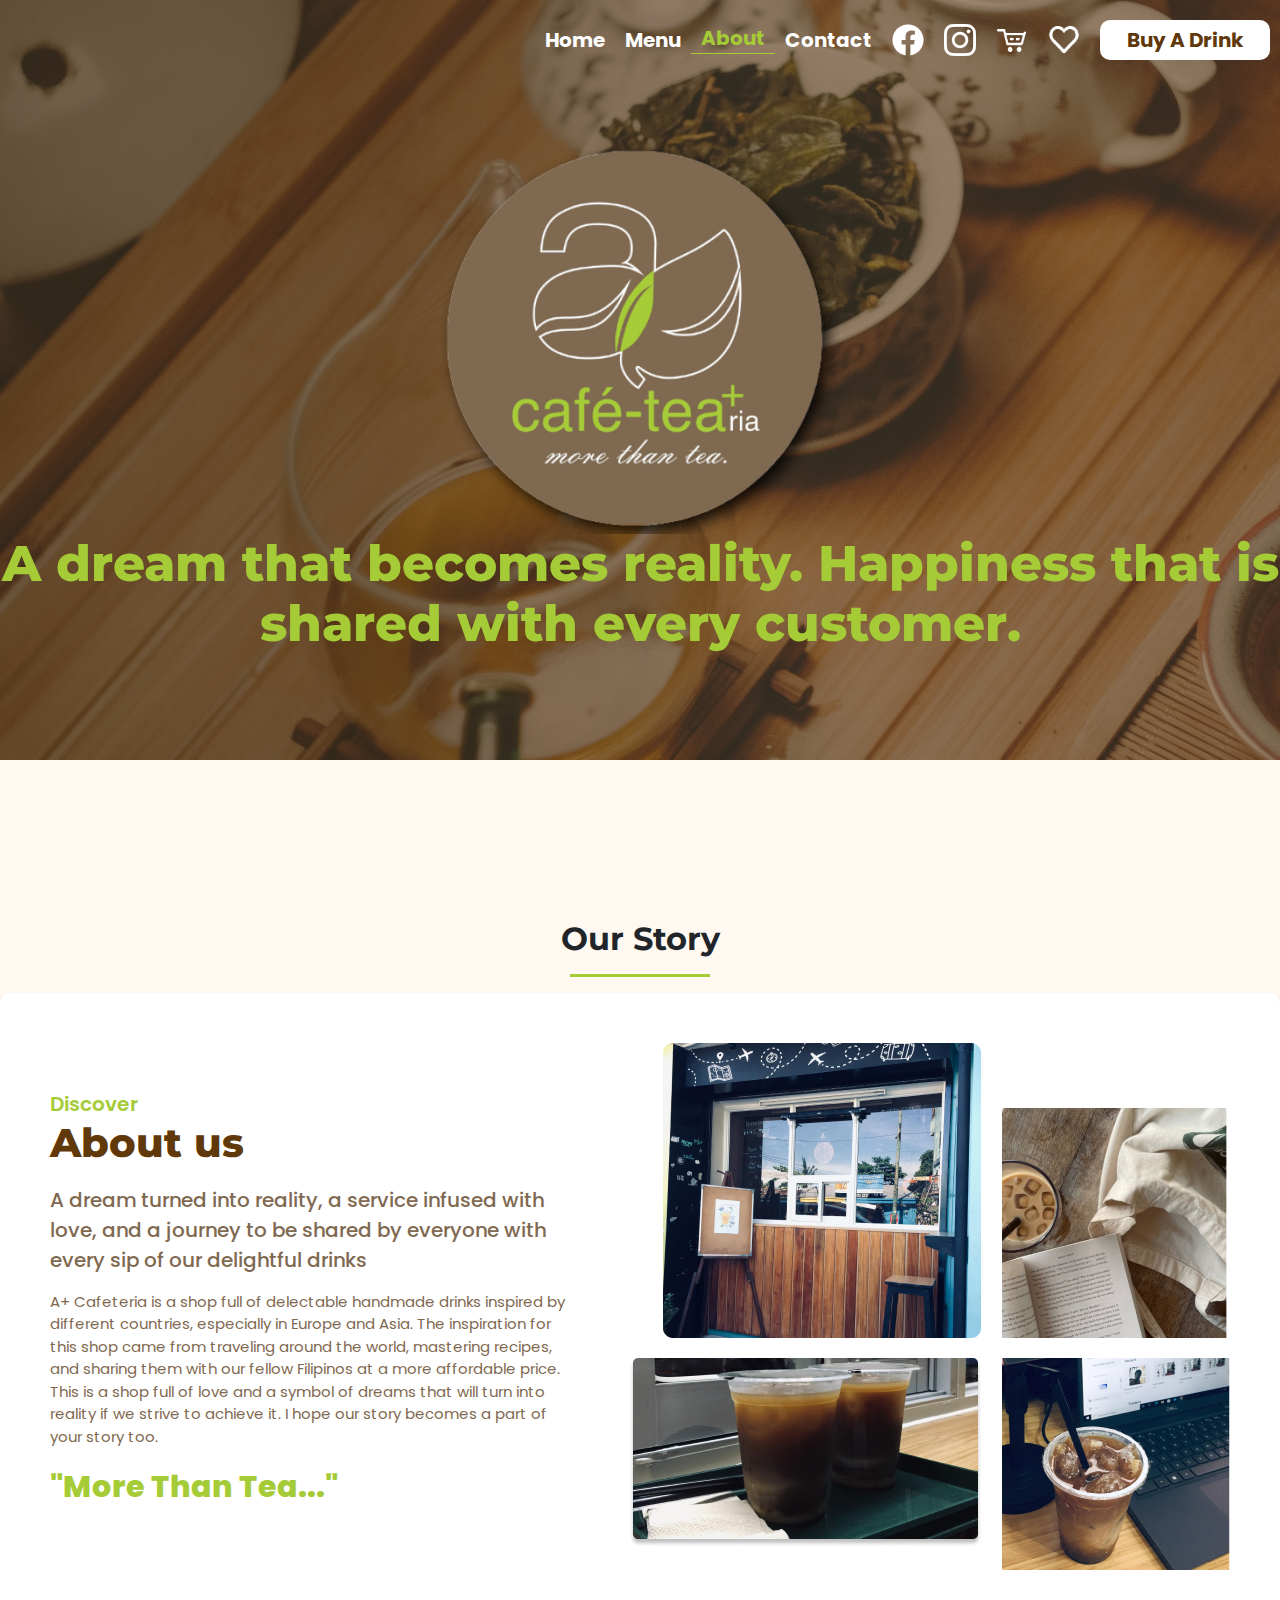
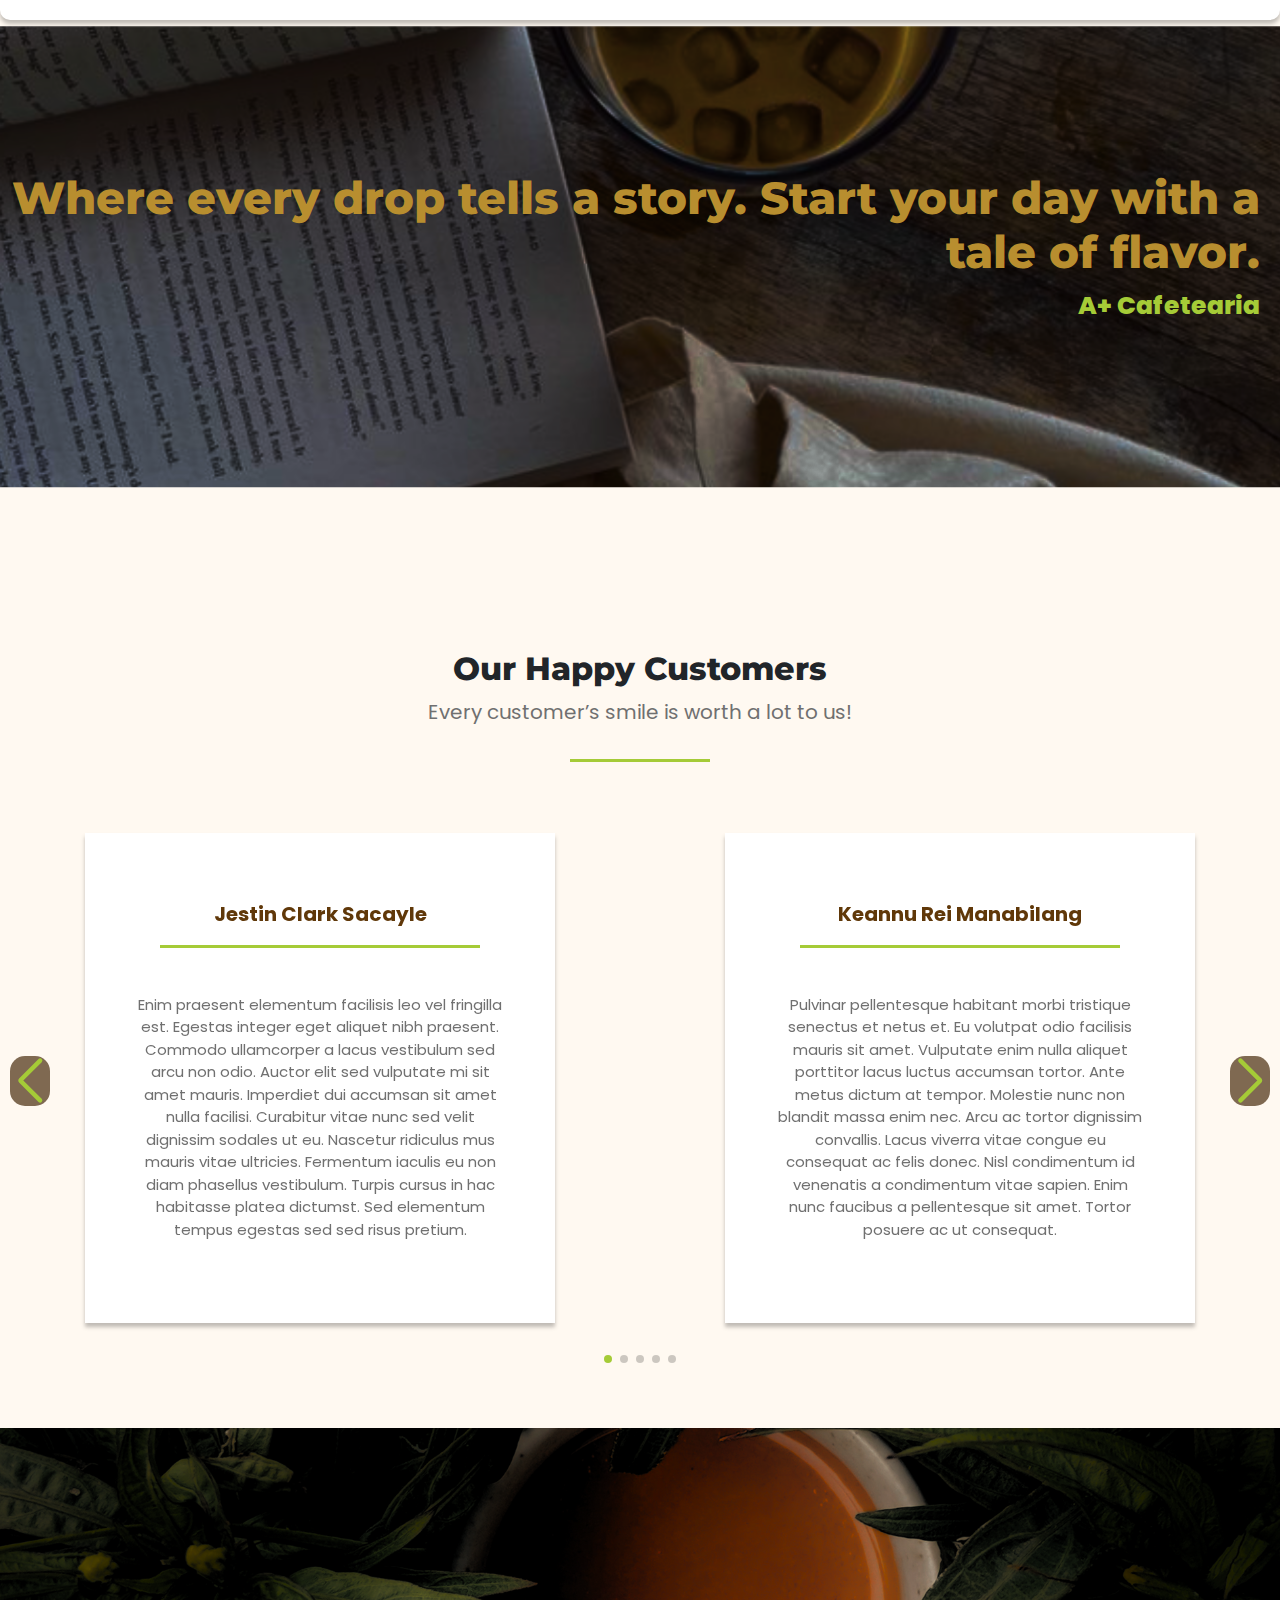
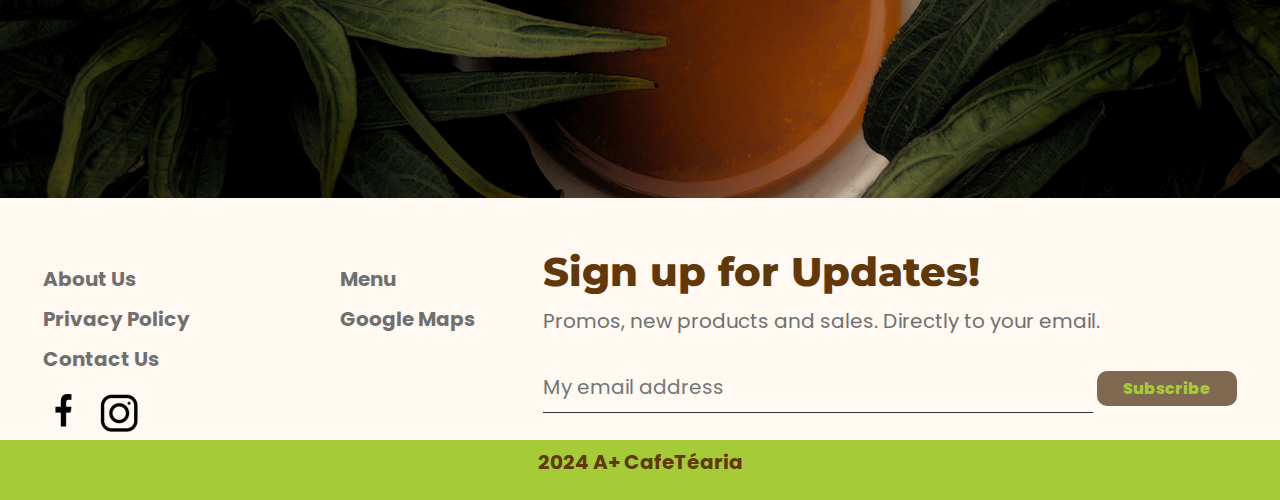
==== commit 4295dc9a: "Add files via upload" ====
--- a/about.html
+++ b/about.html
@@ -3,7 +3,11 @@
 <head>
     <meta charset="UTF-8">
     <meta name="viewport" content="width=device-width, initial-scale=1.0">
+    <!--BOOTSTRAP LINK-->
     <link rel="stylesheet" href="https://cdn.jsdelivr.net/npm/bootstrap@4.0.0/dist/css/bootstrap.min.css" integrity="sha384-Gn5384xqQ1aoWXA+058RXPxPg6fy4IWvTNh0E263XmFcJlSAwiGgFAW/dAiS6JXm" crossorigin="anonymous">
+    <!--SWIPERJS LINK-->
+    <link rel="stylesheet" href="https://cdn.jsdelivr.net/npm/swiper@11/swiper-bundle.min.css"/>
+    <!--REGULAR CSS STYLESHEETS-->
     <link rel="stylesheet" href="css/style-general.css">
     <link rel="stylesheet" href="css/style-about.css">
     <link rel="icon" type="image/png" href="img/img-general/website-logo.png">
@@ -47,7 +51,7 @@
             </nav>
             
             <!--HERO BANNER-->
-            <div class = "hero-container">
+            <div id = "about-hero-container" class = "hero-container">
                 <div class = "website-logo">
                     <img src="img/img-general/website-logo.png">
                 </div>
@@ -69,8 +73,8 @@
                         <h1 id="our-story-article-title">About us</h1>
                     </div>
                     <div class="our-story-article-content">
-                        <p id="our-story-main-article">Lorem ipsum dolor sit amet, consectetur adipiscing elit, sed do eiusmod tempor incididunt ut labore et dolore magna aliqua. Ultrices vitae auctor eu augue ut. </p>
-                        <p id="our-story-sub-article">Nunc sed id semper risus in hendrerit. Nisl nunc mi ipsum faucibus. Faucibus ornare suspendisse sed nisi. Pellentesque elit eget gravida cum sociis natoque penatibus et magnis. Maecenas accumsan lacus vel facilisis. Pellentesque habitant morbi tristique senectus.</p>
+                        <p id="our-story-main-article">A dream turned into reality, a service infused with love, and a journey to be shared by everyone with every sip of our delightful drinks</p>
+                        <p id="our-story-sub-article">A+ Cafeteria is a shop full of delectable handmade drinks inspired by different countries, especially in Europe and Asia. The inspiration for this shop came from traveling around the world, mastering recipes, and sharing them with our fellow Filipinos at a more affordable price. This is a shop full of love and a symbol of dreams that will turn into reality if we strive to achieve it. I hope our story becomes a part of your story too.</p>
                     </div>
                     <div class="our-story-catchphrase">
                         <p id="catchphrase">"More Than Tea..."</p>
@@ -92,60 +96,59 @@
             <p class="breaker-image-subtitle">A+ Cafetearia</p>
         </div>
 
-        <!--CUSTOMER CAROUSEL-->
-        <div class="customer-carousel-container">
-            <div class="content-header">
-                <h1 id = "carousel-title" class="content-title">Our Happy Customers</h1>
-                <p id="carousel-description"class="content-subtitle">Every customer’s smile is worth more to us!</p>
-                <hr>
-            </div>
-
-            <div id="testimonial-carousel" class="carousel slide container-sm" data-ride="carousel">
-                <div class="carousel-inner">
-                  <div class="carousel-item active">
-                    <div class = "customer-carousel-content col-sm-6 mx-auto">
-                        <img src="img/img-about/testimonial-anonymous.png" alt="" class="customer-carousel-left-pic">
-                        <div class="customer-carousel-text">
-                            <img src="img/img-about/testimonial-anonymous-circle.png" alt="" class="customer-carousel-image">
-                            <p class="customer-name text-center">Jestin Clark V. Sacayle</p>
-                            <hr>
-                            <p class="customer-comment text-center">Enim praesent elementum facilisis leo vel fringilla est. Egestas integer eget aliquet nibh praesent. Commodo ullamcorper a lacus vestibulum sed arcu non odio. Auctor elit sed vulputate mi sit amet mauris. Imperdiet dui accumsan sit amet nulla facilisi. Curabitur vitae nunc sed velit dignissim sodales ut eu. Nascetur ridiculus mus mauris vitae ultricies. Fermentum iaculis eu non diam phasellus vestibulum. Turpis cursus in hac habitasse platea dictumst. Sed elementum tempus egestas sed sed risus pretium.</p>
-                        </div>
-                    </div>
-                  </div>
-                  <div class="carousel-item">
-                    <div class = "customer-carousel-content col-sm-6 mx-auto">
-                        <img src="img/img-about/testimonial-anonymous.png" alt="" class="customer-carousel-left-pic">
-                        <div class="customer-carousel-text">
-                            <img src="img/img-about/testimonial-anonymous-circle.png" alt="" class="customer-carousel-image">
-                            <p class="customer-name text-center">Keannu Manabilang</p>
-                            <hr>
-                            <p class="customer-comment text-center">Pulvinar pellentesque habitant morbi tristique senectus et netus et. Eu volutpat odio facilisis mauris sit amet. Vulputate enim nulla aliquet porttitor lacus luctus accumsan tortor. Ante metus dictum at tempor. Molestie nunc non blandit massa enim nec. Arcu ac tortor dignissim convallis. Lacus viverra vitae congue eu consequat ac felis donec. Nisl condimentum id venenatis a condimentum vitae sapien. Enim nunc faucibus a pellentesque sit amet. Tortor posuere ac ut consequat.</p>
-                        </div>
-                    </div>
-                  </div>
-                  <div class="carousel-item">
-                    <div class = "customer-carousel-content col-sm-6 mx-auto">
-                        <img src="img/img-about/testimonial-person-three.png" alt="" class="customer-carousel-left-pic">
-                        <div class="customer-carousel-text">
-                            <img src="img/img-about/testimonial-three-circle.png" alt="" class="customer-carousel-image">
-                            <p class="customer-name text-center">Ijay Jaculbe</p>
-                            <hr>
-                            <p class="customer-comment text-center">Pulvinar pellentesque habitant morbi tristique senectus et netus et. Eu volutpat odio facilisis mauris sit amet. Vulputate enim nulla aliquet porttitor lacus luctus accumsan tortor. Ante metus dictum at tempor. Molestie nunc non blandit massa enim nec. Arcu ac tortor dignissim convallis. Lacus viverra vitae congue eu consequat ac felis donec. Nisl condimentum id venenatis a condimentum vitae sapien. Enim nunc faucibus a pellentesque sit amet. Tortor posuere ac ut consequat.</p>
-                        </div>
-                    </div>
-                  </div>
-                </div>
-                <a class="carousel-control-prev" href="#testimonial-carousel" role="button" data-slide="prev">
-                  <span class="carousel-control-prev-icon" aria-hidden="true"></span>
-                  <span class="sr-only"><</span>
-                </a>
-                <a class="carousel-control-next" href="#testimonial-carousel" role="button" data-slide="next">
-                  <span class="carousel-control-next-icon" aria-hidden="true"></span>
-                  <span class="sr-only">></span>
-                </a>
-              </div>
+        <!--CAROUSEL-->
+        <div class = "content-header">
+            <h1 id = "carousel-title" class="content-title">Our Happy Customers</h1>
+            <p id = "carousel-description" class="content-description">Every customer’s smile is worth a lot to us!</p>
+            <hr>
         </div>
+        <!-- Slider main container -->
+        <div class="swiper swiper-container">
+            <!-- Additional required wrapper -->
+            <div class="swiper-wrapper">
+                <!-- Slides -->
+                <div class="swiper-slide">
+                    <div class="slide-content">
+                        <p class="customer-name">Jestin Clark Sacayle</p>
+                        <hr>
+                        <p class="customer-comment text-center">Enim praesent elementum facilisis leo vel fringilla est. Egestas integer eget aliquet nibh praesent. Commodo ullamcorper a lacus vestibulum sed arcu non odio. Auctor elit sed vulputate mi sit amet mauris. Imperdiet dui accumsan sit amet nulla facilisi. Curabitur vitae nunc sed velit dignissim sodales ut eu. Nascetur ridiculus mus mauris vitae ultricies. Fermentum iaculis eu non diam phasellus vestibulum. Turpis cursus in hac habitasse platea dictumst. Sed elementum tempus egestas sed sed risus pretium.</p>
+                    </div>
+                </div>
+                <div class="swiper-slide">
+                    <div class="slide-content">
+                        <p class="customer-name">Keannu Rei Manabilang</p>
+                        <hr>
+                        <p class="customer-comment text-center">Pulvinar pellentesque habitant morbi tristique senectus et netus et. Eu volutpat odio facilisis mauris sit amet. Vulputate enim nulla aliquet porttitor lacus luctus accumsan tortor. Ante metus dictum at tempor. Molestie nunc non blandit massa enim nec. Arcu ac tortor dignissim convallis. Lacus viverra vitae congue eu consequat ac felis donec. Nisl condimentum id venenatis a condimentum vitae sapien. Enim nunc faucibus a pellentesque sit amet. Tortor posuere ac ut consequat.</p>
+                    </div>
+                </div>
+                <div class="swiper-slide">
+                    <div class="slide-content">
+                        <p class="customer-name">Ijay Jaculbe</p>
+                        <hr>
+                        <p class="customer-comment text-center">Enim praesent elementum facilisis leo vel fringilla est. Egestas integer eget aliquet nibh praesent. Commodo ullamcorper a lacus vestibulum sed arcu non odio. Auctor elit sed vulputate mi sit amet mauris. Imperdiet dui accumsan sit amet nulla facilisi. Curabitur vitae nunc sed velit dignissim sodales ut eu. Nascetur ridiculus mus mauris vitae ultricies. Fermentum iaculis eu non diam phasellus vestibulum. Turpis cursus in hac habitasse platea dictumst. Sed elementum tempus egestas sed sed risus pretium.</p>
+                    </div>
+                </div>
+                <div class="swiper-slide">
+                    <div class="slide-content">
+                        <p class="customer-name">Alvin Villanueva</p>
+                        <hr>
+                        <p class="customer-comment text-center">Enim praesent elementum facilisis leo vel fringilla est. Egestas integer eget aliquet nibh praesent. Commodo ullamcorper a lacus vestibulum sed arcu non odio. Auctor elit sed vulputate mi sit amet mauris. Imperdiet dui accumsan sit amet nulla facilisi. Curabitur vitae nunc sed velit dignissim sodales ut eu. Nascetur ridiculus mus mauris vitae ultricies. Fermentum iaculis eu non diam phasellus vestibulum. Turpis cursus in hac habitasse platea dictumst. Sed elementum tempus egestas sed sed risus pretium.</p>
+                    </div>
+                </div>
+                <div class="swiper-slide">
+                    <div class="slide-content">
+                        <p class="customer-name">Euvert Zion Pagad</p>
+                        <hr>
+                        <p class="customer-comment text-center">Enim praesent elementum facilisis leo vel fringilla est. Egestas integer eget aliquet nibh praesent. Commodo ullamcorper a lacus vestibulum sed arcu non odio. Auctor elit sed vulputate mi sit amet mauris. Imperdiet dui accumsan sit amet nulla facilisi. Curabitur vitae nunc sed velit dignissim sodales ut eu. Nascetur ridiculus mus mauris vitae ultricies. Fermentum iaculis eu non diam phasellus vestibulum. Turpis cursus in hac habitasse platea dictumst. Sed elementum tempus egestas sed sed risus pretium.</p>
+                    </div>
+                </div>
+            </div>
+            <div class="swiper-pagination"></div>
+        
+            <div class="swiper-button-prev"></div>
+            <div class="swiper-button-next"></div>
+        </div>
+  
     </main>
 
     <!--FOOTER-->
@@ -189,11 +192,14 @@
             <p id="copyright-text">2024 A+ CafeTéaria</p>
         </section>
     </footer>
-
+    <!--BOOTSTRAP-->
     <script src="https://code.jquery.com/jquery-3.2.1.slim.min.js" integrity="sha384-KJ3o2DKtIkvYIK3UENzmM7KCkRr/rE9/Qpg6aAZGJwFDMVNA/GpGFF93hXpG5KkN" crossorigin="anonymous"></script>
     <script src="https://cdn.jsdelivr.net/npm/popper.js@1.12.9/dist/umd/popper.min.js" integrity="sha384-ApNbgh9B+Y1QKtv3Rn7W3mgPxhU9K/ScQsAP7hUibX39j7fakFPskvXusvfa0b4Q" crossorigin="anonymous"></script>
     <script src="https://cdn.jsdelivr.net/npm/bootstrap@4.0.0/dist/js/bootstrap.min.js" integrity="sha384-JZR6Spejh4U02d8jOt6vLEHfe/JQGiRRSQQxSfFWpi1MquVdAyjUar5+76PVCmYl" crossorigin="anonymous"></script>
-
+    <!--SWIPERJS-->
+    <script src="https://cdn.jsdelivr.net/npm/swiper@11/swiper-bundle.min.js"></script>
+    <script src="js/carousel.js"></script>
+    <!--REGULAR JS FROM US-->
     <script src="js/hamburger.js"></script>
 </body>
 </html>--- a/css/style-about.css
+++ b/css/style-about.css
@@ -126,66 +126,6 @@
     color:var(--color-grey);
 }
 
-#testimonial-carousel{
-    display: flex;
-    align-items: center;
-}
-
-.customer-carousel-content {
-    display: flex;
-    align-items: center;
-    justify-content: center;
-    height: 470px;
-    width: 820px;
-    background: white;
-    max-width: 820px;
-    margin:0 auto;
-    border:2px solid var(--color-brown);
-    border-radius:5px;
-    padding-left:30px;
-    padding-right: 30px;
-}
-
-.customer-carousel-left-pic{
-    border:2px solid var(--color-brown);
-    border-radius:10px;
-}
-
-.customer-carousel-text{
-    display: flex;
-    flex-direction: column;
-    align-items: center;
-    justify-content: center;
-}
-
-.carousel-item{
-    align-items: center;
-    justify-content: center;
-}
-
-.carousel-control-prev, .carousel-control-next{
-    width:80px;
-    height:80px;
-}
-
-.carousel-control-prev-icon, .carousel-control-next-icon {
-    filter: invert(100%);
-}
-
-.carousel-control-prev:hover, .carousel-control-next:hover{
-    background:var(--color-grey);
-    opacity:0.5;
-    transition:0.4s;
-}
-
-.customer-carousel-content hr{
-    width:150px;
-}
-
-.customer-carousel-image{
-    display:none;
-}
-
 .customer-name{
     color:var(--color-brown);
     font-weight: 700;
@@ -195,8 +135,59 @@
 .customer-comment{
     font-size: 15px;
     color:var(--color-grey);
+    padding-top: 30px;
     padding-left:50px;
     padding-right:50px;
+}
+
+
+/*SWIPERJS CAROUSEL STYLE*/
+
+
+.swiper{
+    width:90%;
+    height:600px;
+}
+
+.swiper-slide{
+    display: flex;
+    align-items: center;
+    justify-content: center;
+}
+
+.swiper-button-prev, .swiper-button-next{
+    background:var(--color-coffee);
+    color:var(--color-leaf);
+    width:40px;
+    height:50px;
+    border-radius:15px;
+    font-weight:bold;
+    display: flex;
+    align-items: center;
+    justify-content: center;
+}
+
+.swiper-button-prev:hover, .swiper-button-next:hover{
+    background:var(--color-light-brown);
+}
+
+.slide-content{
+    width:470px;
+    height:490px;
+    background:white;
+    display:flex;
+    align-items: center;
+    justify-content: center;
+    flex-direction: column;
+    box-shadow: 0px 4px 4px 0px rgba(0, 0, 0, 0.25)
+}
+
+.slide-content hr{
+    width:320px;
+}
+
+.swiper-pagination-bullet-active{
+    background:var(--color-leaf);
 }
 
 
@@ -226,6 +217,10 @@
     .our-story-article-content{
         margin-top:10px;
     }
+
+    .swiper{
+        width:100%;
+    }
 }
 
 @media(max-width:1024px){
@@ -247,19 +242,17 @@
     }
 
 
+    .swiper{
+        width:80%;
+    }
+
+
     .breaker-image{
         height: 420px;
     }
 
     .breaker-image-title{
         font-size:40px;
-    }
-
-
-    .customer-carousel-content{
-        height:420px;
-        width:768px;
-        max-width: 768px;
     }
 }
 
@@ -276,19 +269,16 @@
         font-size:35px;
     }
 
-    .customer-carousel-image{
-        display:block;
-        padding-top:10px;
-    }
-
-    .customer-carousel-left-pic{
+
+    /*CAROUSEL*/
+
+
+    .swiper{
+        width:100%;
+    }
+
+    .swiper-button-prev, .swiper-button-next{
         display:none;
-    }
-
-    .customer-carousel-content{
-        width:470px;
-        max-width:470px;
-        height:520px;
     }
 
     .customer-comment{
@@ -310,21 +300,31 @@
         font-size: 20px;
     }
 
-    .customer-carousel-content{
+
+    /*CAROUSEL*/
+
+
+    .slide-content hr{
+        width:70%;
+    }
+
+    .slide-content{
         width:80%;
+    }
+
+    .customer-comment{
+        width:80%;
+    }
+
+    #about-hero-container{
+        height:540px;
+    }
+}
+
+@media(max-width:475px){
+
+    #about-hero-container{
         height:480px;
-    }
-}
-
-@media(max-width:475px){
-
-    .customer-carousel-content{
-        height:auto;
-    }
-
-    .customer-carousel-image{
-        width:60%;
-        height:auto
     }
 
     .customer-name{
@@ -352,4 +352,24 @@
     #banner-text{
         font-size: 30px;
     }
+
+
+    /*CAROUSEL*/
+
+
+    .slide-content{
+        height:auto;
+    }
+
+    #carousel-title{
+        font-size: 24px;
+    }
+
+    #carousel-description{
+        font-size: 20px;
+    }
+
+    .customer-comment{
+        padding-top: 0;
+    }
 }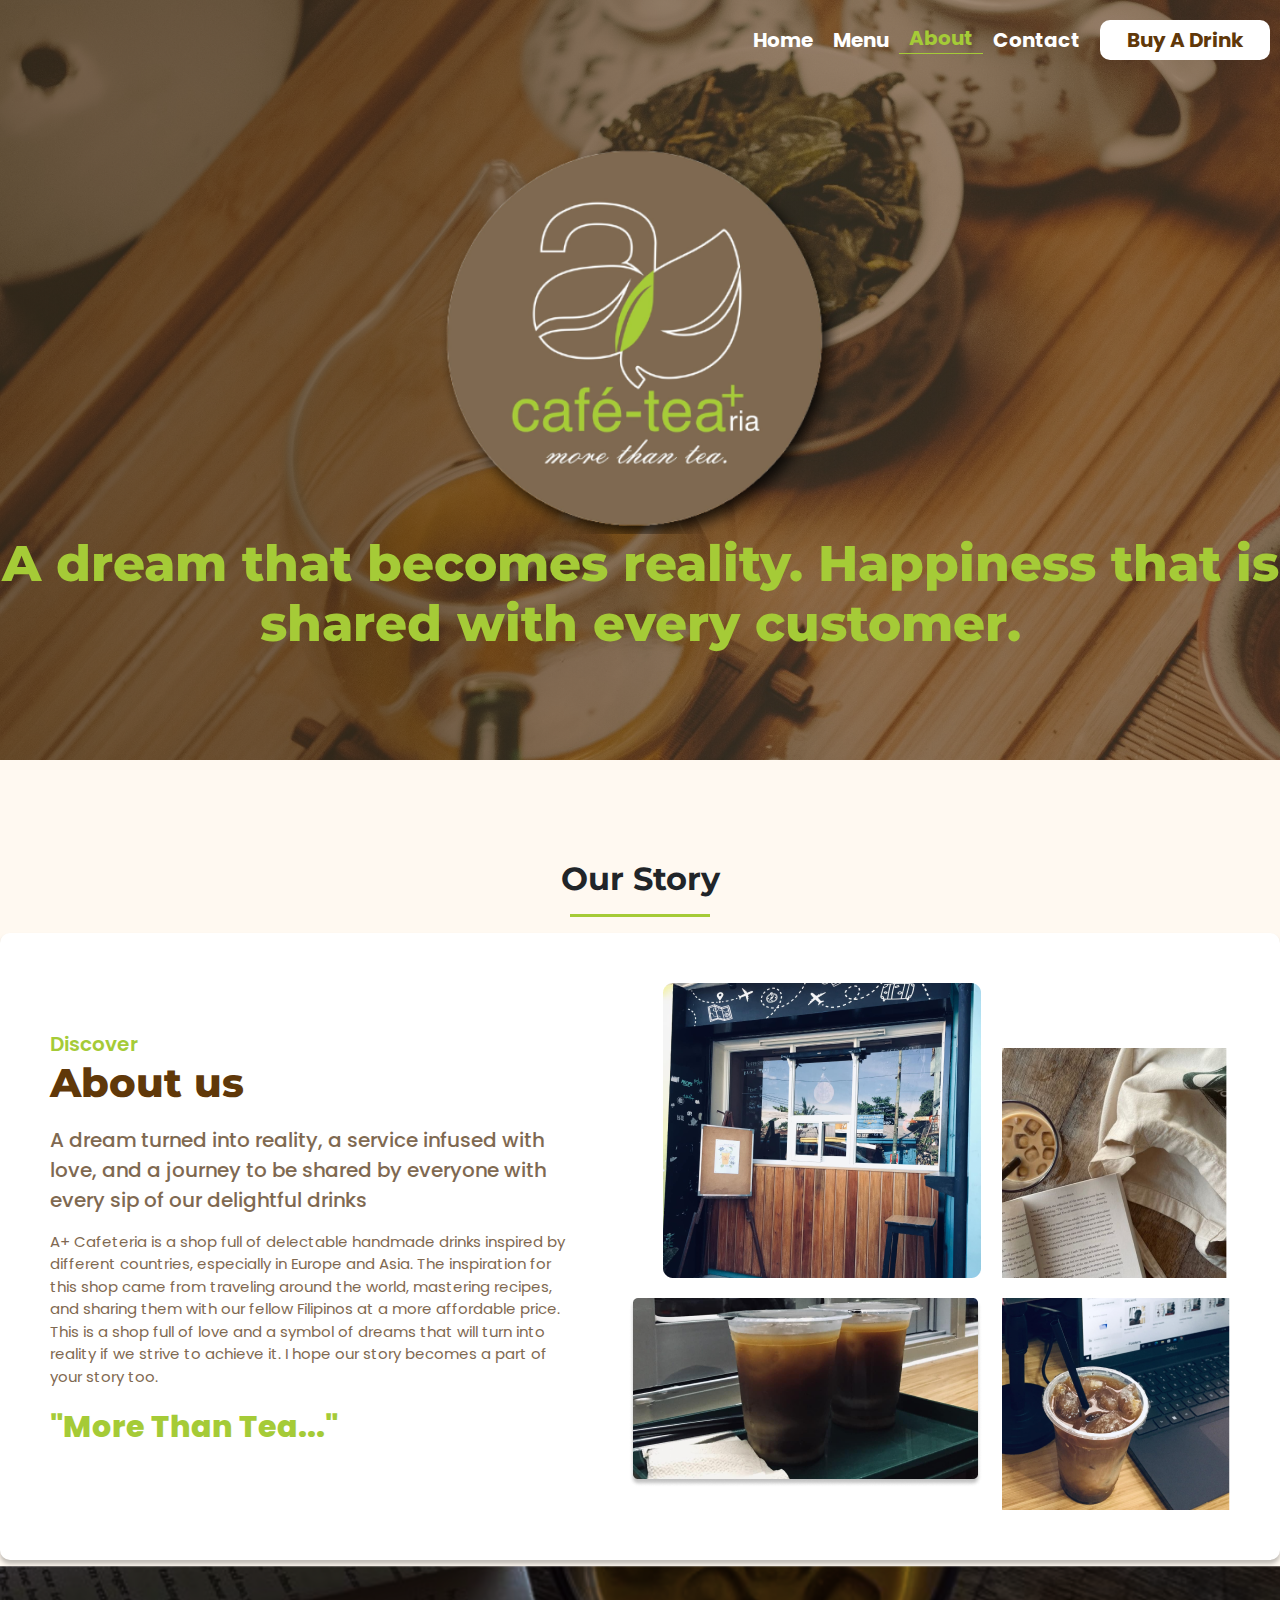
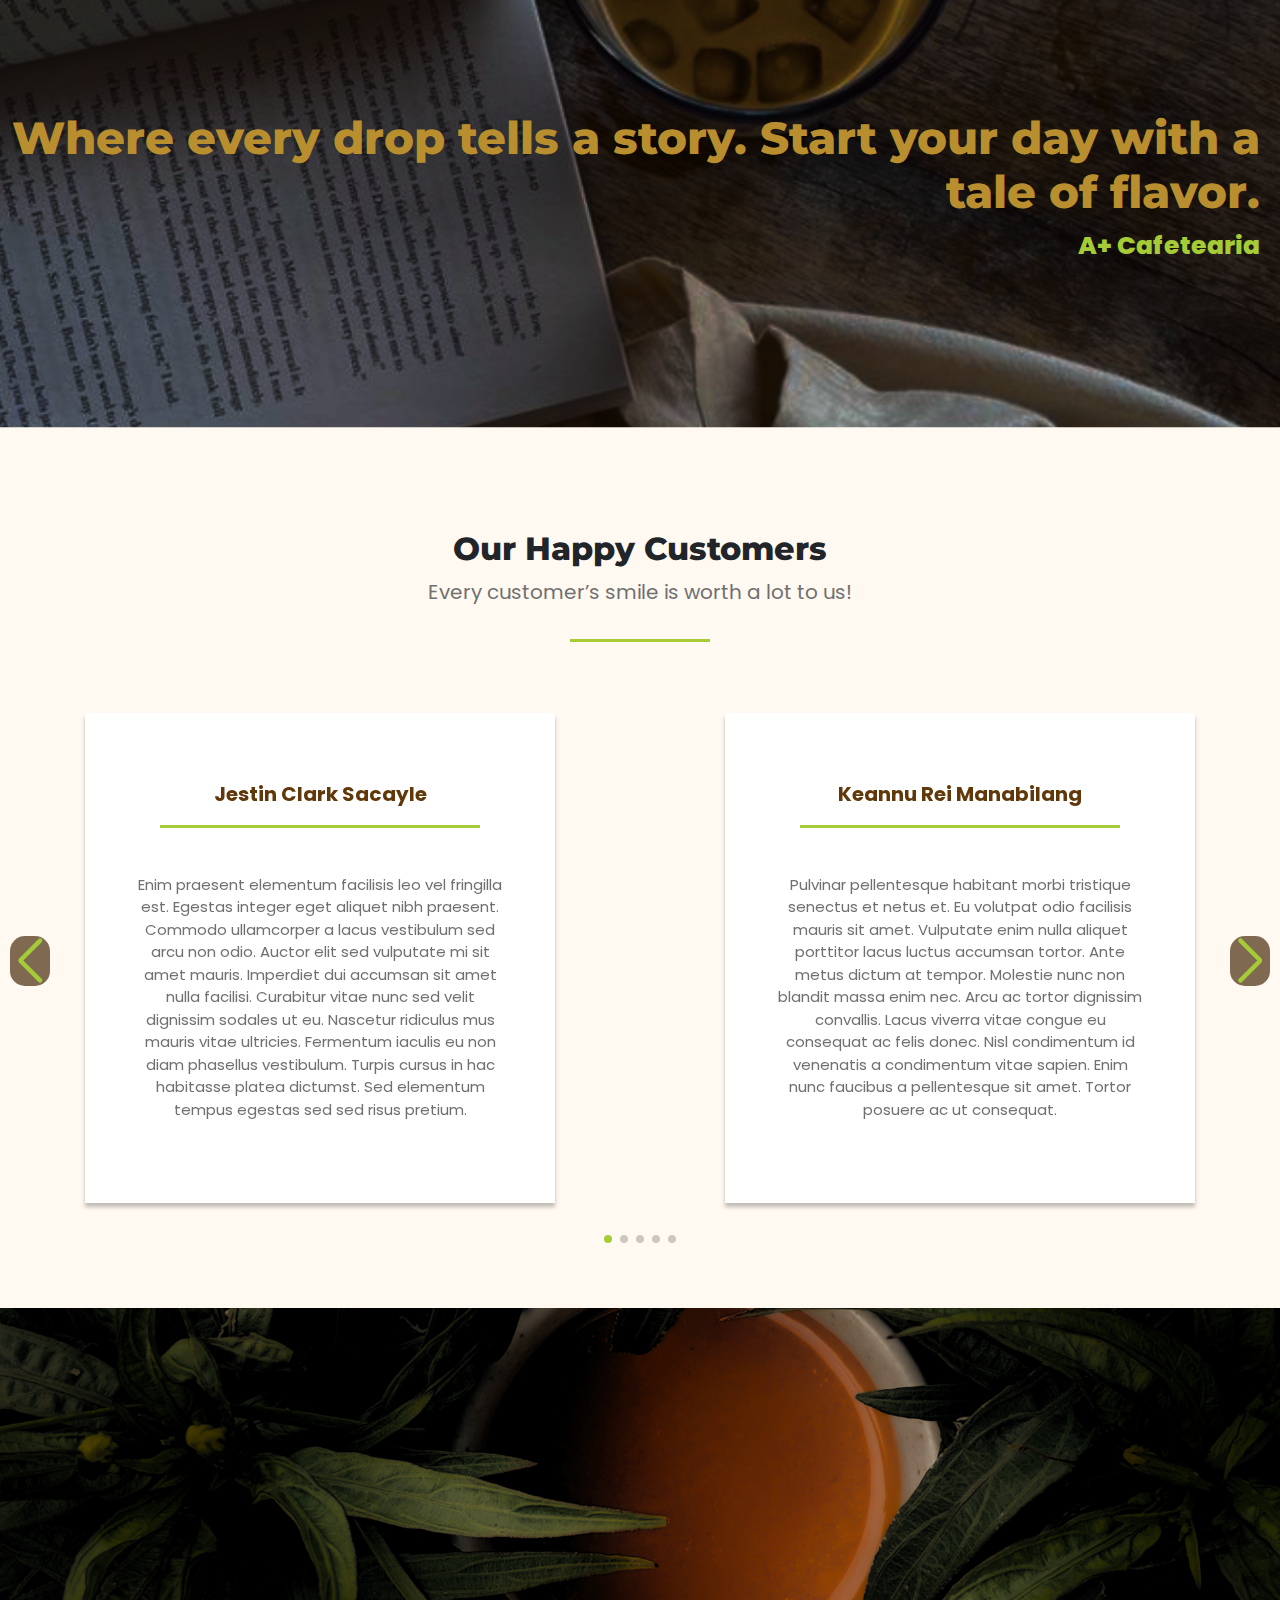
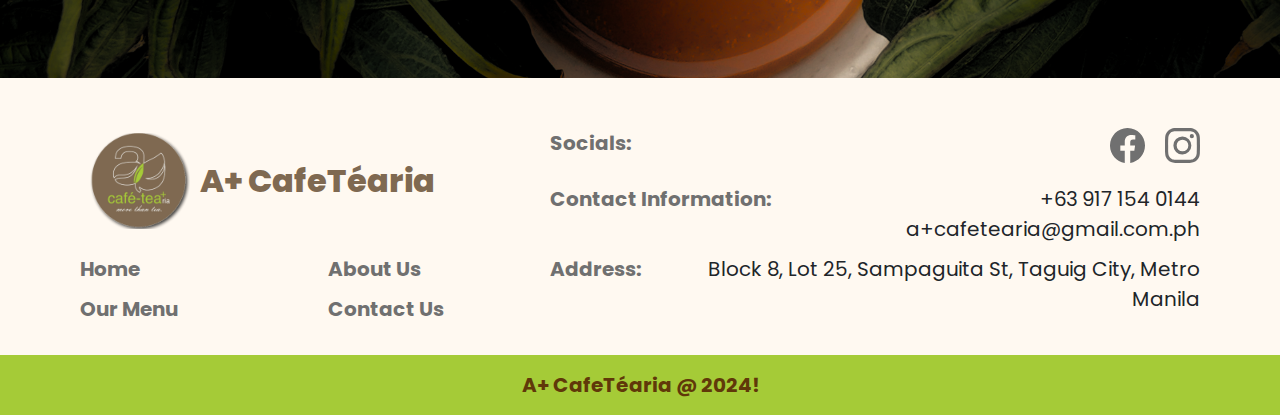
==== commit e9e58c89: "Add files via upload" ====
--- a/about.html
+++ b/about.html
@@ -24,10 +24,6 @@
                     <a href="menu.html">Menu</a>
                     <a href="about.html" class ="nav-active">About</a>
                     <a href="contact.html">Contact</a>
-                    <a href="https://www.facebook.com/profile.php?id=100093424466600"><img src="img/img-general/facebook-logo.png"></a>
-                    <a href="#"><img src="img/img-general/instagram-logo.png"></a>
-                    <a href="#"><img src="img/img-general/cart-logo.png"></a>
-                    <a href="#"><img src="img/img-general/heart-logo.png"></a>
                     <a href="#"><button>Buy A Drink</button></a>
                 </nav>
                 <button class="hamburger-menu">
@@ -41,12 +37,6 @@
                 <a href="menu.html">Menu</a>
                 <a href="about.html" class ="nav-active">About</a>
                 <a href="contact.html">Contact</a>
-                <div class="mobile-image-icons">
-                    <a href="https://www.facebook.com/profile.php?id=100093424466600"><img src="img/img-general/facebook-logo.png"></a>
-                    <a href="#"><img src="img/img-general/instagram-logo.png"></a>
-                    <a href="#"><img src="img/img-general/cart-logo.png"></a>
-                    <a href="#"><img src="img/img-general/heart-logo.png"></a>
-                </div>
                 <a href="#"><button>Buy A Drink</button></a>
             </nav>
             
@@ -139,7 +129,7 @@
                     <div class="slide-content">
                         <p class="customer-name">Euvert Zion Pagad</p>
                         <hr>
-                        <p class="customer-comment text-center">Enim praesent elementum facilisis leo vel fringilla est. Egestas integer eget aliquet nibh praesent. Commodo ullamcorper a lacus vestibulum sed arcu non odio. Auctor elit sed vulputate mi sit amet mauris. Imperdiet dui accumsan sit amet nulla facilisi. Curabitur vitae nunc sed velit dignissim sodales ut eu. Nascetur ridiculus mus mauris vitae ultricies. Fermentum iaculis eu non diam phasellus vestibulum. Turpis cursus in hac habitasse platea dictumst. Sed elementum tempus egestas sed sed risus pretium.</p>
+                        <p class="customer-comment text-center">When I went to their shop with my fellow classmates and tried our their drinks, I was satisfied with the drinks I ordered and I wish that I could go there again for more!</p>
                     </div>
                 </div>
             </div>
@@ -157,41 +147,75 @@
     </section>
     <footer>
         <section class = "footer-container">
-            <div class = "footer-nav-container">
+            <div class = "footer-nav-container" id="footer-nav-left">
+                <div class="footer-logo">
+                    <img src="img/img-general/website-logo.png" alt="">
+                    <p>A+ CafeTéaria</p>
+                </div>
                 <div class="footer-nav-one">
                     <div class = "footer-nav-one-left">
+                        <a href="index.html" class="footer-nav-links">Home</a>
+                        <a href="menu.html" class="footer-nav-links">Our Menu</a>
+                    </div>
+                    <div class="footer-nav-one-right">
                         <a href="about.html" class="footer-nav-links">About Us</a>
-                        <a href="#" class="footer-nav-links">Privacy Policy</a>
                         <a href="contact.html" class="footer-nav-links">Contact Us</a>
                     </div>
-                    <div class="footer-nav-one-right">
-                        <a href="menu.html" class="footer-nav-links">Menu</a>
-                        <a href="https://www.google.com/maps/place/blk+8+lot,+25+Sampaguita+St,+Taguig,+Metro+Manila/@14.5455801,121.0610487,21z/data=!4m6!3m5!1s0x3397c8923c01fabf:0x66b533c36c822b7e!8m2!3d14.5456116!4d121.0611026!16s%2Fg%2F11rg66_l_p?entry=ttu" class="footer-nav-links">Google Maps</a>
-                    </div>
-                </div>
-                
-                <div class="footer-nav-social">
-                    <a href="https://www.facebook.com/profile.php?id=100093424466600" class="footer-image-link"><img src="img/img-general/fb-footer.png"></a>
-                    <a href="" class="footer-image-link"><img src="img/img-general/ig-footer.png"></a>
-                </div>
-            </div>
-            
-            <div class="footer-nav-container">
-                <h1 id="subscribe-title">Sign up for Updates!</h1>
-                <p id="subscribe-subtitle">Promos, new products and sales. Directly to your email.</p>
-                <div class="footer-subscribe-email">
-                    <form id = "footer-form">
-                        <input type="text" placeholder="My email address">
-                        <input type="button" value="Subscribe">
-                    </form>
+                </div>
+            </div>
+
+            <div class="footer-nav-container" id="nav-contact-container">
+                <div class="footer-contact-content">
+                    <div class="footer-contact-title">
+                        <p>Socials:</p>
+                    </div>
+                    <div class="footer-social-links">
+                        <div class="footer-icon">
+                            <a href="https://www.facebook.com/profile.php?id=100093424466600" id="facebook-footer-icon">
+                                <svg xmlns="http://www.w3.org/2000/svg" width="35" height="35" fill="currentColor" class="bi bi-facebook" viewBox="0 0 16 16">
+                                    <path d="M16 8.049c0-4.446-3.582-8.05-8-8.05C3.58 0-.002 3.603-.002 8.05c0 4.017 2.926 7.347 6.75 7.951v-5.625h-2.03V8.05H6.75V6.275c0-2.017 1.195-3.131 3.022-3.131.876 0 1.791.157 1.791.157v1.98h-1.009c-.993 0-1.303.621-1.303 1.258v1.51h2.218l-.354 2.326H9.25V16c3.824-.604 6.75-3.934 6.75-7.951"/>
+                                </svg>
+                            </a>
+                        </div>
+                        <div class="footer-icon">
+                            <a href="#" id="instagram-footer-icon">
+                                <svg xmlns="http://www.w3.org/2000/svg" width="35" height="35" fill="currentColor" class="bi bi-instagram" viewBox="0 0 16 16">
+                                    <path d="M8 0C5.829 0 5.556.01 4.703.048 3.85.088 3.269.222 2.76.42a3.917 3.917 0 0 0-1.417.923A3.927 3.927 0 0 0 .42 2.76C.222 3.268.087 3.85.048 4.7.01 5.555 0 5.827 0 8.001c0 2.172.01 2.444.048 3.297.04.852.174 1.433.372 1.942.205.526.478.972.923 1.417.444.445.89.719 1.416.923.51.198 1.09.333 1.942.372C5.555 15.99 5.827 16 8 16s2.444-.01 3.298-.048c.851-.04 1.434-.174 1.943-.372a3.916 3.916 0 0 0 1.416-.923c.445-.445.718-.891.923-1.417.197-.509.332-1.09.372-1.942C15.99 10.445 16 10.173 16 8s-.01-2.445-.048-3.299c-.04-.851-.175-1.433-.372-1.941a3.926 3.926 0 0 0-.923-1.417A3.911 3.911 0 0 0 13.24.42c-.51-.198-1.092-.333-1.943-.372C10.443.01 10.172 0 7.998 0h.003zm-.717 1.442h.718c2.136 0 2.389.007 3.232.046.78.035 1.204.166 1.486.275.373.145.64.319.92.599.28.28.453.546.598.92.11.281.24.705.275 1.485.039.843.047 1.096.047 3.231s-.008 2.389-.047 3.232c-.035.78-.166 1.203-.275 1.485a2.47 2.47 0 0 1-.599.919c-.28.28-.546.453-.92.598-.28.11-.704.24-1.485.276-.843.038-1.096.047-3.232.047s-2.39-.009-3.233-.047c-.78-.036-1.203-.166-1.485-.276a2.478 2.478 0 0 1-.92-.598 2.48 2.48 0 0 1-.6-.92c-.109-.281-.24-.705-.275-1.485-.038-.843-.046-1.096-.046-3.233 0-2.136.008-2.388.046-3.231.036-.78.166-1.204.276-1.486.145-.373.319-.64.599-.92.28-.28.546-.453.92-.598.282-.11.705-.24 1.485-.276.738-.034 1.024-.044 2.515-.045v.002zm4.988 1.328a.96.96 0 1 0 0 1.92.96.96 0 0 0 0-1.92zm-4.27 1.122a4.109 4.109 0 1 0 0 8.217 4.109 4.109 0 0 0 0-8.217zm0 1.441a2.667 2.667 0 1 1 0 5.334 2.667 2.667 0 0 1 0-5.334"/>
+                                </svg>
+                            </a>
+                        </div>
+                    </div>
+                </div>
+                <div class="footer-contact-content">
+                    <div class="footer-contact-title">
+                        <p>Contact Information:</p>
+                    </div>
+                    <div class="contact-info-desc">
+                        <div id="footer-phone-number">
+                            <p>+63 917 154 0144</p>
+                        </div>
+                        <div id="footer-email">
+                            <p>a+cafetearia@gmail.com.ph</p>
+                        </div>
+                    </div>
+                </div>
+
+                <div class="footer-contact-content">
+                    <div class="footer-contact-title">
+                        <p>Address:</p>
+                    </div>
+                    <div id="footer-address">
+                        <p>Block 8, Lot 25, Sampaguita St, Taguig City, Metro Manila</p>
+                    </div>
                 </div>
             </div>
         </section>
 
         <section class="footer-copyright">
-            <p id="copyright-text">2024 A+ CafeTéaria</p>
+            <p id="copyright-text">A+ CafeTéaria @ 2024!</p>
         </section>
     </footer>
+    
     <!--BOOTSTRAP-->
     <script src="https://code.jquery.com/jquery-3.2.1.slim.min.js" integrity="sha384-KJ3o2DKtIkvYIK3UENzmM7KCkRr/rE9/Qpg6aAZGJwFDMVNA/GpGFF93hXpG5KkN" crossorigin="anonymous"></script>
     <script src="https://cdn.jsdelivr.net/npm/popper.js@1.12.9/dist/umd/popper.min.js" integrity="sha384-ApNbgh9B+Y1QKtv3Rn7W3mgPxhU9K/ScQsAP7hUibX39j7fakFPskvXusvfa0b4Q" crossorigin="anonymous"></script>
--- a/css/style-general.css
+++ b/css/style-general.css
@@ -21,6 +21,10 @@
     padding:0;
     margin:0;
     background:var(--color-white-two);
+}
+
+html{
+    scroll-behavior: smooth;
 }
 
 p, a{
@@ -192,13 +196,6 @@
     right:0;
 }
 
-.mobile-image-icons{
-    display: flex;
-    width:50%;
-    align-items: center;
-    justify-content: center;
-}
-
 .no-scroll{
     overflow:hidden;
 }
@@ -260,7 +257,7 @@
     flex-direction: column;
     justify-content: center;
     align-items: center;
-    padding-top:160px;
+    padding-top:100px;
 }
 
 .content-title{
@@ -300,10 +297,11 @@
 
 .footer-container{
     display:flex;
-    align-items: baseline;
+    align-items: center;
     justify-content: space-evenly;
     gap:25px;
     padding-top:50px;
+    padding-bottom:25px;
     width: 100% !important;
 }
 
@@ -313,6 +311,7 @@
     align-items:flex-start;
     justify-content: center;
     gap:10px;
+    height:100%;
 }
 
 .footer-nav-one{
@@ -337,6 +336,26 @@
     gap:10px;
 }
 
+.footer-logo{
+    display: flex;
+    align-items: center;
+    justify-content: center;
+    width:100%;
+    gap:10px;
+}
+
+.footer-logo p{
+    margin:0;
+    color:var(--color-coffee);
+    font-size: 32px;
+    font-weight: 800;
+    text-align:center
+}
+
+.footer-logo img{
+    max-width:100px;
+}
+
 .footer-nav-links{
     font-weight: 700;
     color:var(--color-grey);
@@ -348,53 +367,55 @@
     text-decoration:none;
 }
 
-#subscribe-title{
-    font-size: 40px;
-    font-weight: 800;
-    color:var(--color-brown);
-    margin-bottom:0;
-}
-
-#subscribe-subtitle{
-    font-size: 20px;
-    font-weight: 400;
+#footer-nav-left{
+    gap:25px;
+}
+
+#nav-contact-container{
+    width:800px;
+    gap:10px;
+}
+
+.footer-contact-content{
+    display:flex;
+    align-items: flex-start;
+    justify-content: space-between;
+    width:100%;
+    gap:10px;
+}
+
+.footer-social-links{
+    display: flex;
+    align-items: center;
+    gap:20px;
+}
+
+.footer-icon a{
     color:var(--color-grey);
-    margin-top:0;
-}
-
-#footer-form input[type="text"]{
-    background:none;
-    border:none;
+    transition:0.4s;
+}
+
+.footer-icon a:hover{
+    color:var(--color-light-brown);
+}
+
+.footer-contact-title p{
+    font-weight: 700;
     color:var(--color-grey);
-    font-family: 'Poppins';
-    width:550px;
-    font-size: 20px;
-    padding-top: 10px;
-    padding-bottom: 10px;
-    border-bottom:1px solid var(--color-black);
-}
-
-#footer-form input[type="text"]:focus{
-    outline:2px solid var(--color-coffee);
-}
-
-#footer-form input[type="button"]{
-    border:none;
-    border-radius: 10px;
-    width:140px;
-    height:35px;
-    background: var(--color-coffee);
-    color:var(--color-leaf);
-    font-family: 'Poppins';
-    font-size: 16px;
-    font-weight: 800;
-    cursor: pointer;
-    transition:0.4s;
-}
-
-#footer-form input[type="button"]:hover{
-    background:var(--color-leaf);
-    color:var(--color-white);
+}
+
+.contact-info-desc{
+    display: flex;
+    flex-direction: column;
+    align-items: flex-end;
+}
+
+#footer-phone-number p, #footer-email p{
+    margin:0;
+}
+
+#footer-address{
+    text-align:right;
 }
 
 .footer-copyright{
@@ -408,6 +429,7 @@
 #copyright-text{
     color:var(--color-brown);
     font-weight: 700;
+    margin:0;
 }
 
 
@@ -418,6 +440,10 @@
     /*HERO DESIGN*/
     .website-logo img{
         max-width:80%;
+    }
+
+    #nav-contact-container{
+        width:650px;
     }
 }
 
@@ -443,8 +469,21 @@
         align-items: center;
     }
 
+    .footer-logo{
+        width:auto;
+    }
+
     .footer-nav-container{
+        flex-direction: row;
         align-items: center;
+        gap:50px;
+        width:80%;
+    }
+
+    #nav-contact-container{
+        flex-direction: column;
+        width:80%;
+        gap:10px;
     }
 
     .footer-nav-one{
@@ -454,23 +493,12 @@
 
     .footer-nav-one-left{
         align-items: center;
+        text-align: center;
     }
 
     .footer-nav-one-right{
         align-items: center;
-    }
-
-    .footer-nav-social{
-        display: flex;
-        gap:20px;
-    }
-
-    #footer-form{
-        display: flex;
-        flex-direction: column;
-        align-items: center;
-        gap:25px;
-        padding-bottom:25px;
+        text-align: center;
     }
 
     .navigation{
@@ -519,17 +547,25 @@
         padding-top:100px;
         height:650px;
     }
+
+
+    #nav-contact-container{
+        width:80%;
+        justify-content: space-between;
+    }
+
+
+
+    #footer-nav-left{
+        justify-content: space-between;
+    }
+
+    .footer-container{
+        gap:50px;
+    }
 }
 
 @media(max-width: 640px){
-
-    #subscribe-subtitle{
-        text-align: center;
-    }
-    
-    #footer-form input[type="text"]{
-        width:475px;
-    }
 
     #banner-text{
         font-size: 32px;
@@ -547,20 +583,37 @@
         padding-top:60px;
         height:480px;
     }
+
+    #footer-nav-left{
+        flex-direction: column;
+    }
 }
 
 @media(max-width:475px){
     .footer-nav-container{
-        width: 100%;
-    }
-
-    #subscribe-title{
-        font-size: 32px;
-        text-align: center;
-    }
-
-    #footer-form input[type="text"]{
-        width:100%;
+        width: 100% !important;
+        flex-direction:column;
+    }
+
+    .footer-logo{
+        flex-direction: column;
+    }
+
+    .footer-contact-content{
+        flex-direction:column;
+        align-items: center;
+    }
+
+    .contact-info-desc{
+        align-items: center;
+    }
+
+    .footer-contact-content p, #footer-phone-number p, #footer-email p{
+        text-align:center;
+    }
+
+    #nav-contact-container{
+        gap:30px;
     }
 
     .hero-container{
